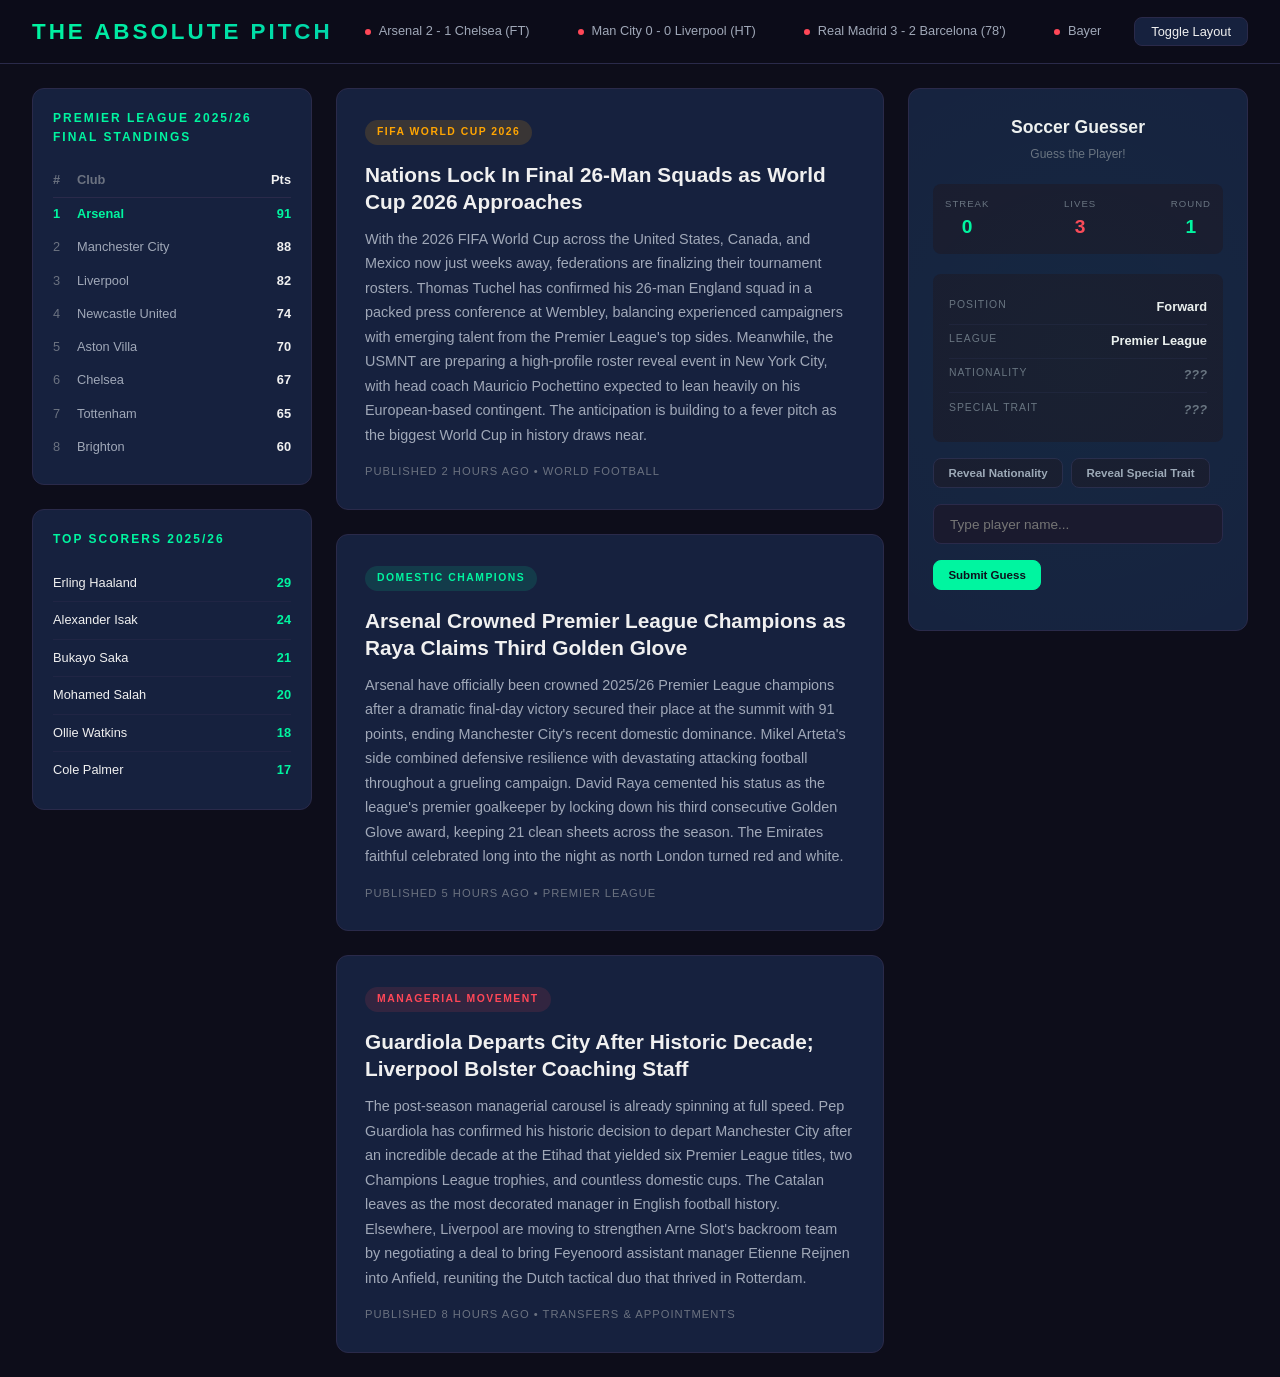
==== the-absolute-pitch.html @ dc755bbb "feat: add The Absolute Pitch editorial sports dashboard with Soccer Guesser game Co-authored-by: kae" ====
<!DOCTYPE html>
<html lang="en">
<head>
<meta charset="UTF-8">
<meta name="viewport" content="width=device-width, initial-scale=1.0">
<title>The Absolute Pitch</title>
<style>
*,*::before,*::after{margin:0;padding:0;box-sizing:border-box}
:root{--bg-primary:#0d0d1a;--bg-secondary:#1a1a2e;--bg-card:#16213e;--bg-hover:#1f3460;--accent:#00f5a0;--accent-dim:#00c07a;--text-primary:#f0f0f0;--text-secondary:#a0a8b8;--text-muted:#6b7280;--border:#2a2a4a;--danger:#ff4757;--success:#00f5a0;--warning:#ffa502;--radius:12px;--radius-sm:8px;--shadow:0 4px 24px rgba(0,0,0,0.4)}
html{scroll-behavior:smooth}
body{font-family:-apple-system,BlinkMacSystemFont,'Segoe UI',Roboto,'Helvetica Neue',sans-serif;background:var(--bg-primary);color:var(--text-primary);line-height:1.6;min-height:100vh;overflow-x:hidden}

/* HEADER */
.header{position:sticky;top:0;z-index:1000;background:rgba(13,13,26,0.95);backdrop-filter:blur(12px);border-bottom:1px solid var(--border);padding:0 2rem;display:flex;align-items:center;justify-content:space-between;height:64px}
.logo{font-size:1.4rem;font-weight:900;letter-spacing:3px;text-transform:uppercase;background:linear-gradient(135deg,var(--accent),#00d4aa);-webkit-background-clip:text;-webkit-text-fill-color:transparent;background-clip:text;white-space:nowrap}
.ticker{flex:1;margin:0 2rem;overflow:hidden;position:relative;height:32px}
.ticker-track{display:flex;align-items:center;height:100%;animation:scroll-ticker 40s linear infinite;white-space:nowrap;gap:3rem}
.ticker-item{display:inline-flex;align-items:center;gap:0.5rem;font-size:0.8rem;color:var(--text-secondary)}
.ticker-item .live-dot{width:6px;height:6px;border-radius:50%;background:var(--danger);animation:pulse-dot 1.5s infinite}
.toggle-btn{background:var(--bg-card);border:1px solid var(--border);color:var(--text-primary);padding:0.4rem 1rem;border-radius:var(--radius-sm);cursor:pointer;font-size:0.8rem;transition:all 0.2s}
.toggle-btn:hover{border-color:var(--accent);color:var(--accent)}

@keyframes scroll-ticker{0%{transform:translateX(0)}100%{transform:translateX(-50%)}}
@keyframes pulse-dot{0%,100%{opacity:1}50%{opacity:0.3}}

/* GRID */
.grid-container{display:grid;grid-template-columns:280px 1fr 340px;gap:1.5rem;padding:1.5rem 2rem;max-width:1600px;margin:0 auto;min-height:calc(100vh - 64px)}
.grid-container.single-col{grid-template-columns:1fr}

/* SIDEBAR LEFT */
.sidebar-left{display:flex;flex-direction:column;gap:1.5rem}
.panel{background:var(--bg-card);border:1px solid var(--border);border-radius:var(--radius);padding:1.25rem;transition:border-color 0.2s}
.panel:hover{border-color:var(--accent)}
.panel-title{font-size:0.75rem;text-transform:uppercase;letter-spacing:2px;color:var(--accent);margin-bottom:1rem;font-weight:700}
.standings-table{width:100%;border-collapse:collapse;font-size:0.8rem}
.standings-table th{text-align:left;color:var(--text-muted);font-weight:600;padding:0.4rem 0;border-bottom:1px solid var(--border)}
.standings-table td{padding:0.4rem 0;color:var(--text-secondary)}
.standings-table tr:first-child td{color:var(--accent);font-weight:700}
.standings-table .pos{width:24px;color:var(--text-muted)}
.standings-table .pts{text-align:right;font-weight:700;color:var(--text-primary)}
.scorers-list{list-style:none;font-size:0.8rem}
.scorers-list li{display:flex;justify-content:space-between;padding:0.5rem 0;border-bottom:1px solid rgba(42,42,74,0.5)}
.scorers-list li:last-child{border-bottom:none}
.scorers-list .goals{color:var(--accent);font-weight:700}

/* MAIN FEED */
.main-feed{display:flex;flex-direction:column;gap:1.5rem}
.news-card{background:var(--bg-card);border:1px solid var(--border);border-radius:var(--radius);padding:1.75rem;transition:all 0.3s}
.news-card:hover{border-color:var(--accent);transform:translateY(-2px);box-shadow:0 8px 32px rgba(0,245,160,0.08)}
.news-card .tag{display:inline-block;font-size:0.65rem;text-transform:uppercase;letter-spacing:1.5px;padding:0.25rem 0.75rem;border-radius:20px;margin-bottom:1rem;font-weight:700}
.tag-worldcup{background:rgba(255,165,2,0.15);color:var(--warning)}
.tag-league{background:rgba(0,245,160,0.12);color:var(--accent)}
.tag-transfers{background:rgba(255,71,87,0.12);color:var(--danger)}
.news-card h2{font-size:1.3rem;font-weight:800;line-height:1.3;margin-bottom:0.75rem;color:var(--text-primary)}
.news-card p{color:var(--text-secondary);font-size:0.9rem;line-height:1.7}
.news-card .meta{margin-top:1rem;font-size:0.7rem;color:var(--text-muted);text-transform:uppercase;letter-spacing:1px}

/* GAME ZONE */
.game-zone{display:flex;flex-direction:column;gap:1rem}
.game-frame{background:var(--bg-card);border:1px solid var(--border);border-radius:var(--radius);padding:1.5rem;position:relative;overflow:hidden}
.game-frame::before{content:'';position:absolute;top:-50%;left:-50%;width:200%;height:200%;background:radial-gradient(circle,rgba(0,245,160,0.03) 0%,transparent 70%);pointer-events:none}
.game-header{text-align:center;margin-bottom:1.25rem}
.game-header h3{font-size:1.1rem;font-weight:800;color:var(--text-primary)}
.game-header p{font-size:0.75rem;color:var(--text-muted);margin-top:0.25rem}
.game-stats{display:flex;justify-content:space-between;margin-bottom:1.25rem;padding:0.75rem;background:var(--bg-secondary);border-radius:var(--radius-sm)}
.stat-box{text-align:center}
.stat-box .label{font-size:0.6rem;text-transform:uppercase;letter-spacing:1px;color:var(--text-muted)}
.stat-box .value{font-size:1.2rem;font-weight:800;color:var(--accent)}
.stat-box .value.lives{color:var(--danger)}
.hint-card{background:var(--bg-secondary);border-radius:var(--radius-sm);padding:1rem;margin-bottom:1rem}
.hint-row{display:flex;justify-content:space-between;padding:0.4rem 0;border-bottom:1px solid rgba(42,42,74,0.4);font-size:0.8rem}
.hint-row:last-child{border-bottom:none}
.hint-row .hint-label{color:var(--text-muted);text-transform:uppercase;font-size:0.65rem;letter-spacing:1px}
.hint-row .hint-value{color:var(--text-primary);font-weight:600}
.hint-row .hint-value.hidden{color:var(--text-muted);font-style:italic}
.btn-row{display:flex;gap:0.5rem;margin-bottom:1rem;flex-wrap:wrap}
.btn{padding:0.5rem 0.9rem;border:1px solid var(--border);border-radius:var(--radius-sm);background:var(--bg-secondary);color:var(--text-secondary);font-size:0.72rem;cursor:pointer;transition:all 0.2s;font-weight:600}
.btn:hover:not(:disabled){border-color:var(--accent);color:var(--accent);background:rgba(0,245,160,0.05)}
.btn:disabled{opacity:0.4;cursor:not-allowed}
.btn-primary{background:var(--accent);color:var(--bg-primary);border-color:var(--accent);font-weight:700}
.btn-primary:hover{background:var(--accent-dim)}
.input-group{position:relative;margin-bottom:1rem}
.input-group input{width:100%;padding:0.7rem 1rem;background:var(--bg-secondary);border:1px solid var(--border);border-radius:var(--radius-sm);color:var(--text-primary);font-size:0.85rem;outline:none;transition:border-color 0.2s}
.input-group input:focus{border-color:var(--accent)}
.autocomplete-list{position:absolute;top:100%;left:0;right:0;background:var(--bg-card);border:1px solid var(--border);border-radius:var(--radius-sm);max-height:150px;overflow-y:auto;z-index:100;display:none}
.autocomplete-list.show{display:block}
.autocomplete-item{padding:0.5rem 1rem;font-size:0.8rem;cursor:pointer;color:var(--text-secondary);transition:background 0.15s}
.autocomplete-item:hover,.autocomplete-item.active{background:var(--bg-hover);color:var(--accent)}
.game-message{text-align:center;padding:1rem;border-radius:var(--radius-sm);font-weight:700;font-size:0.85rem;display:none}
.game-message.success{display:block;background:rgba(0,245,160,0.1);color:var(--success);border:1px solid rgba(0,245,160,0.3);animation:glow-success 0.6s ease}
.game-message.failure{display:block;background:rgba(255,71,87,0.1);color:var(--danger);border:1px solid rgba(255,71,87,0.3)}

@keyframes glow-success{0%{box-shadow:0 0 0 rgba(0,245,160,0)}50%{box-shadow:0 0 30px rgba(0,245,160,0.3)}100%{box-shadow:0 0 0 rgba(0,245,160,0)}}
@keyframes shake{0%,100%{transform:translateX(0)}20%,60%{transform:translateX(-6px)}40%,80%{transform:translateX(6px)}}
.shake{animation:shake 0.4s ease}

/* MOBILE */
@media(max-width:1024px){
.grid-container{grid-template-columns:1fr;padding:1rem}
.sidebar-left{order:2}
.main-feed{order:1}
.game-zone{order:0}
.ticker{display:none}
.header{padding:0 1rem}
.logo{font-size:1.1rem}
}
</style>
</head>
<body>
<header class="header">
<div class="logo">THE ABSOLUTE PITCH</div>
<div class="ticker">
<div class="ticker-track" id="tickerTrack">
<span class="ticker-item"><span class="live-dot"></span>Arsenal 2 - 1 Chelsea (FT)</span>
<span class="ticker-item"><span class="live-dot"></span>Man City 0 - 0 Liverpool (HT)</span>
<span class="ticker-item"><span class="live-dot"></span>Real Madrid 3 - 2 Barcelona (78')</span>
<span class="ticker-item"><span class="live-dot"></span>Bayern Munich 1 - 0 Dortmund (65')</span>
<span class="ticker-item"><span class="live-dot"></span>PSG 2 - 2 Marseille (FT)</span>
<span class="ticker-item"><span class="live-dot"></span>Juventus 1 - 0 AC Milan (42')</span>
<span class="ticker-item"><span class="live-dot"></span>Arsenal 2 - 1 Chelsea (FT)</span>
<span class="ticker-item"><span class="live-dot"></span>Man City 0 - 0 Liverpool (HT)</span>
<span class="ticker-item"><span class="live-dot"></span>Real Madrid 3 - 2 Barcelona (78')</span>
<span class="ticker-item"><span class="live-dot"></span>Bayern Munich 1 - 0 Dortmund (65')</span>
<span class="ticker-item"><span class="live-dot"></span>PSG 2 - 2 Marseille (FT)</span>
<span class="ticker-item"><span class="live-dot"></span>Juventus 1 - 0 AC Milan (42')</span>
</div>
</div>
<button class="toggle-btn" id="layoutToggle">Toggle Layout</button>
</header>

<main class="grid-container" id="gridContainer">
<!-- LEFT SIDEBAR -->
<aside class="sidebar-left">
<div class="panel">
<div class="panel-title">Premier League 2025/26 Final Standings</div>
<table class="standings-table">
<thead><tr><th class="pos">#</th><th>Club</th><th class="pts">Pts</th></tr></thead>
<tbody>
<tr><td class="pos">1</td><td>Arsenal</td><td class="pts">91</td></tr>
<tr><td class="pos">2</td><td>Manchester City</td><td class="pts">88</td></tr>
<tr><td class="pos">3</td><td>Liverpool</td><td class="pts">82</td></tr>
<tr><td class="pos">4</td><td>Newcastle United</td><td class="pts">74</td></tr>
<tr><td class="pos">5</td><td>Aston Villa</td><td class="pts">70</td></tr>
<tr><td class="pos">6</td><td>Chelsea</td><td class="pts">67</td></tr>
<tr><td class="pos">7</td><td>Tottenham</td><td class="pts">65</td></tr>
<tr><td class="pos">8</td><td>Brighton</td><td class="pts">60</td></tr>
</tbody>
</table>
</div>
<div class="panel">
<div class="panel-title">Top Scorers 2025/26</div>
<ul class="scorers-list">
<li><span>Erling Haaland</span><span class="goals">29</span></li>
<li><span>Alexander Isak</span><span class="goals">24</span></li>
<li><span>Bukayo Saka</span><span class="goals">21</span></li>
<li><span>Mohamed Salah</span><span class="goals">20</span></li>
<li><span>Ollie Watkins</span><span class="goals">18</span></li>
<li><span>Cole Palmer</span><span class="goals">17</span></li>
</ul>
</div>
</aside>

<!-- MAIN FEED -->
<section class="main-feed">
<article class="news-card">
<span class="tag tag-worldcup">FIFA World Cup 2026</span>
<h2>Nations Lock In Final 26-Man Squads as World Cup 2026 Approaches</h2>
<p>With the 2026 FIFA World Cup across the United States, Canada, and Mexico now just weeks away, federations are finalizing their tournament rosters. Thomas Tuchel has confirmed his 26-man England squad in a packed press conference at Wembley, balancing experienced campaigners with emerging talent from the Premier League's top sides. Meanwhile, the USMNT are preparing a high-profile roster reveal event in New York City, with head coach Mauricio Pochettino expected to lean heavily on his European-based contingent. The anticipation is building to a fever pitch as the biggest World Cup in history draws near.</p>
<div class="meta">Published 2 hours ago &bull; World Football</div>
</article>
<article class="news-card">
<span class="tag tag-league">Domestic Champions</span>
<h2>Arsenal Crowned Premier League Champions as Raya Claims Third Golden Glove</h2>
<p>Arsenal have officially been crowned 2025/26 Premier League champions after a dramatic final-day victory secured their place at the summit with 91 points, ending Manchester City's recent domestic dominance. Mikel Arteta's side combined defensive resilience with devastating attacking football throughout a grueling campaign. David Raya cemented his status as the league's premier goalkeeper by locking down his third consecutive Golden Glove award, keeping 21 clean sheets across the season. The Emirates faithful celebrated long into the night as north London turned red and white.</p>
<div class="meta">Published 5 hours ago &bull; Premier League</div>
</article>
<article class="news-card">
<span class="tag tag-transfers">Managerial Movement</span>
<h2>Guardiola Departs City After Historic Decade; Liverpool Bolster Coaching Staff</h2>
<p>The post-season managerial carousel is already spinning at full speed. Pep Guardiola has confirmed his historic decision to depart Manchester City after an incredible decade at the Etihad that yielded six Premier League titles, two Champions League trophies, and countless domestic cups. The Catalan leaves as the most decorated manager in English football history. Elsewhere, Liverpool are moving to strengthen Arne Slot's backroom team by negotiating a deal to bring Feyenoord assistant manager Etienne Reijnen into Anfield, reuniting the Dutch tactical duo that thrived in Rotterdam.</p>
<div class="meta">Published 8 hours ago &bull; Transfers &amp; Appointments</div>
</article>
</section>

<!-- RIGHT: GAME ZONE -->
<aside class="game-zone">
<div class="game-frame">
<div class="game-header">
<h3>Soccer Guesser</h3>
<p>Guess the Player!</p>
</div>
<div class="game-stats">
<div class="stat-box"><div class="label">Streak</div><div class="value" id="streakCount">0</div></div>
<div class="stat-box"><div class="label">Lives</div><div class="value lives" id="livesCount">3</div></div>
<div class="stat-box"><div class="label">Round</div><div class="value" id="roundCount">1</div></div>
</div>
<div class="hint-card" id="hintCard">
<div class="hint-row"><span class="hint-label">Position</span><span class="hint-value" id="hintPosition">-</span></div>
<div class="hint-row"><span class="hint-label">League</span><span class="hint-value" id="hintLeague">-</span></div>
<div class="hint-row"><span class="hint-label">Nationality</span><span class="hint-value hidden" id="hintNationality">???</span></div>
<div class="hint-row"><span class="hint-label">Special Trait</span><span class="hint-value hidden" id="hintTrait">???</span></div>
</div>
<div class="btn-row">
<button class="btn" id="btnNationality">Reveal Nationality</button>
<button class="btn" id="btnTrait">Reveal Special Trait</button>
</div>
<div class="input-group">
<input type="text" id="guessInput" placeholder="Type player name..." autocomplete="off">
<div class="autocomplete-list" id="autocompleteList"></div>
</div>
<div class="btn-row">
<button class="btn btn-primary" id="btnSubmit">Submit Guess</button>
<button class="btn" id="btnNext" style="display:none">Next Player</button>
</div>
<div class="game-message" id="gameMessage"></div>
</div>
</aside>
</main>

<script>
// PLAYER DATABASE
const players = [
  { name: "Erling Haaland", position: "Forward", league: "Premier League", club: "Manchester City", nationality: "Norway", trait: "Scored back-to-back golden boots, hyper-physical striker." },
  { name: "Kylian Mbappe", position: "Forward", league: "La Liga", club: "Real Madrid", nationality: "France", trait: "Fastest player in world football, record-breaking Paris departure." },
  { name: "Jude Bellingham", position: "Midfielder", league: "La Liga", club: "Real Madrid", nationality: "England", trait: "Youngest English player to score in a Champions League final." },
  { name: "Mohamed Salah", position: "Forward", league: "Premier League", club: "Liverpool", nationality: "Egypt", trait: "All-time Premier League top scorer for Liverpool, lethal left foot." },
  { name: "Harry Kane", position: "Forward", league: "Bundesliga", club: "Bayern Munich", nationality: "England", trait: "England all-time top scorer, moved abroad after 19 years in London." },
  { name: "Kevin De Bruyne", position: "Midfielder", league: "Premier League", club: "Manchester City", nationality: "Belgium", trait: "Premier League assist king, generational creative playmaker." }
];

// GAME STATE
let currentPlayer = null;
let streak = 0;
let lives = 3;
let round = 1;
let nationalityRevealed = false;
let traitRevealed = false;
let gameOver = false;

// DOM REFERENCES
const streakEl = document.getElementById('streakCount');
const livesEl = document.getElementById('livesCount');
const roundEl = document.getElementById('roundCount');
const hintPosition = document.getElementById('hintPosition');
const hintLeague = document.getElementById('hintLeague');
const hintNationality = document.getElementById('hintNationality');
const hintTrait = document.getElementById('hintTrait');
const btnNationality = document.getElementById('btnNationality');
const btnTrait = document.getElementById('btnTrait');
const guessInput = document.getElementById('guessInput');
const autocompleteList = document.getElementById('autocompleteList');
const btnSubmit = document.getElementById('btnSubmit');
const btnNext = document.getElementById('btnNext');
const gameMessage = document.getElementById('gameMessage');
const layoutToggle = document.getElementById('layoutToggle');
const gridContainer = document.getElementById('gridContainer');

function pickRandomPlayer() {
  const idx = Math.floor(Math.random() * players.length);
  return players[idx];
}

function startRound() {
  currentPlayer = pickRandomPlayer();
  nationalityRevealed = false;
  traitRevealed = false;
  gameOver = false;
  hintPosition.textContent = currentPlayer.position;
  hintLeague.textContent = currentPlayer.league;
  hintNationality.textContent = '???';
  hintNationality.classList.add('hidden');
  hintTrait.textContent = '???';
  hintTrait.classList.add('hidden');
  btnNationality.disabled = false;
  btnTrait.disabled = false;
  guessInput.value = '';
  guessInput.disabled = false;
  btnSubmit.style.display = 'inline-block';
  btnNext.style.display = 'none';
  gameMessage.className = 'game-message';
  gameMessage.textContent = '';
  roundEl.textContent = round;
  autocompleteList.classList.remove('show');
}

btnNationality.addEventListener('click', () => {
  if (!nationalityRevealed && !gameOver) {
    hintNationality.textContent = currentPlayer.nationality;
    hintNationality.classList.remove('hidden');
    nationalityRevealed = true;
    btnNationality.disabled = true;
  }
});

btnTrait.addEventListener('click', () => {
  if (!traitRevealed && !gameOver) {
    hintTrait.textContent = currentPlayer.trait;
    hintTrait.classList.remove('hidden');
    traitRevealed = true;
    btnTrait.disabled = true;
  }
});

// AUTOCOMPLETE
guessInput.addEventListener('input', () => {
  const val = guessInput.value.trim().toLowerCase();
  autocompleteList.innerHTML = '';
  if (val.length < 2) { autocompleteList.classList.remove('show'); return; }
  const matches = players.filter(p => p.name.toLowerCase().includes(val));
  if (matches.length === 0) { autocompleteList.classList.remove('show'); return; }
  matches.forEach(p => {
    const div = document.createElement('div');
    div.className = 'autocomplete-item';
    div.textContent = p.name;
    div.addEventListener('click', () => {
      guessInput.value = p.name;
      autocompleteList.classList.remove('show');
    });
    autocompleteList.appendChild(div);
  });
  autocompleteList.classList.add('show');
});

guessInput.addEventListener('keydown', (e) => {
  if (e.key === 'Enter') { btnSubmit.click(); }
});

document.addEventListener('click', (e) => {
  if (!e.target.closest('.input-group')) autocompleteList.classList.remove('show');
});

// SUBMIT GUESS
btnSubmit.addEventListener('click', () => {
  if (gameOver) return;
  const guess = guessInput.value.trim().toLowerCase();
  if (!guess) return;
  const correct = currentPlayer.name.toLowerCase();
  if (guess === correct) {
    // CORRECT
    gameOver = true;
    streak++;
    streakEl.textContent = streak;
    gameMessage.textContent = 'Correct! ' + currentPlayer.name + '!';
    gameMessage.className = 'game-message success';
    guessInput.disabled = true;
    btnSubmit.style.display = 'none';
    btnNext.style.display = 'inline-block';
  } else {
    // INCORRECT
    lives--;
    livesEl.textContent = lives;
    guessInput.value = '';
    guessInput.classList.add('shake');
    setTimeout(() => guessInput.classList.remove('shake'), 400);
    if (lives <= 0) {
      gameOver = true;
      streak = 0;
      streakEl.textContent = streak;
      gameMessage.textContent = 'Game Over! It was ' + currentPlayer.name + '.';
      gameMessage.className = 'game-message failure';
      guessInput.disabled = true;
      btnSubmit.style.display = 'none';
      btnNext.style.display = 'inline-block';
    }
  }
});

// NEXT ROUND
btnNext.addEventListener('click', () => {
  if (lives <= 0) { lives = 3; livesEl.textContent = lives; }
  round++;
  startRound();
});

// LAYOUT TOGGLE
layoutToggle.addEventListener('click', () => {
  gridContainer.classList.toggle('single-col');
});

// INIT
startRound();
</script>
</body>
</html>
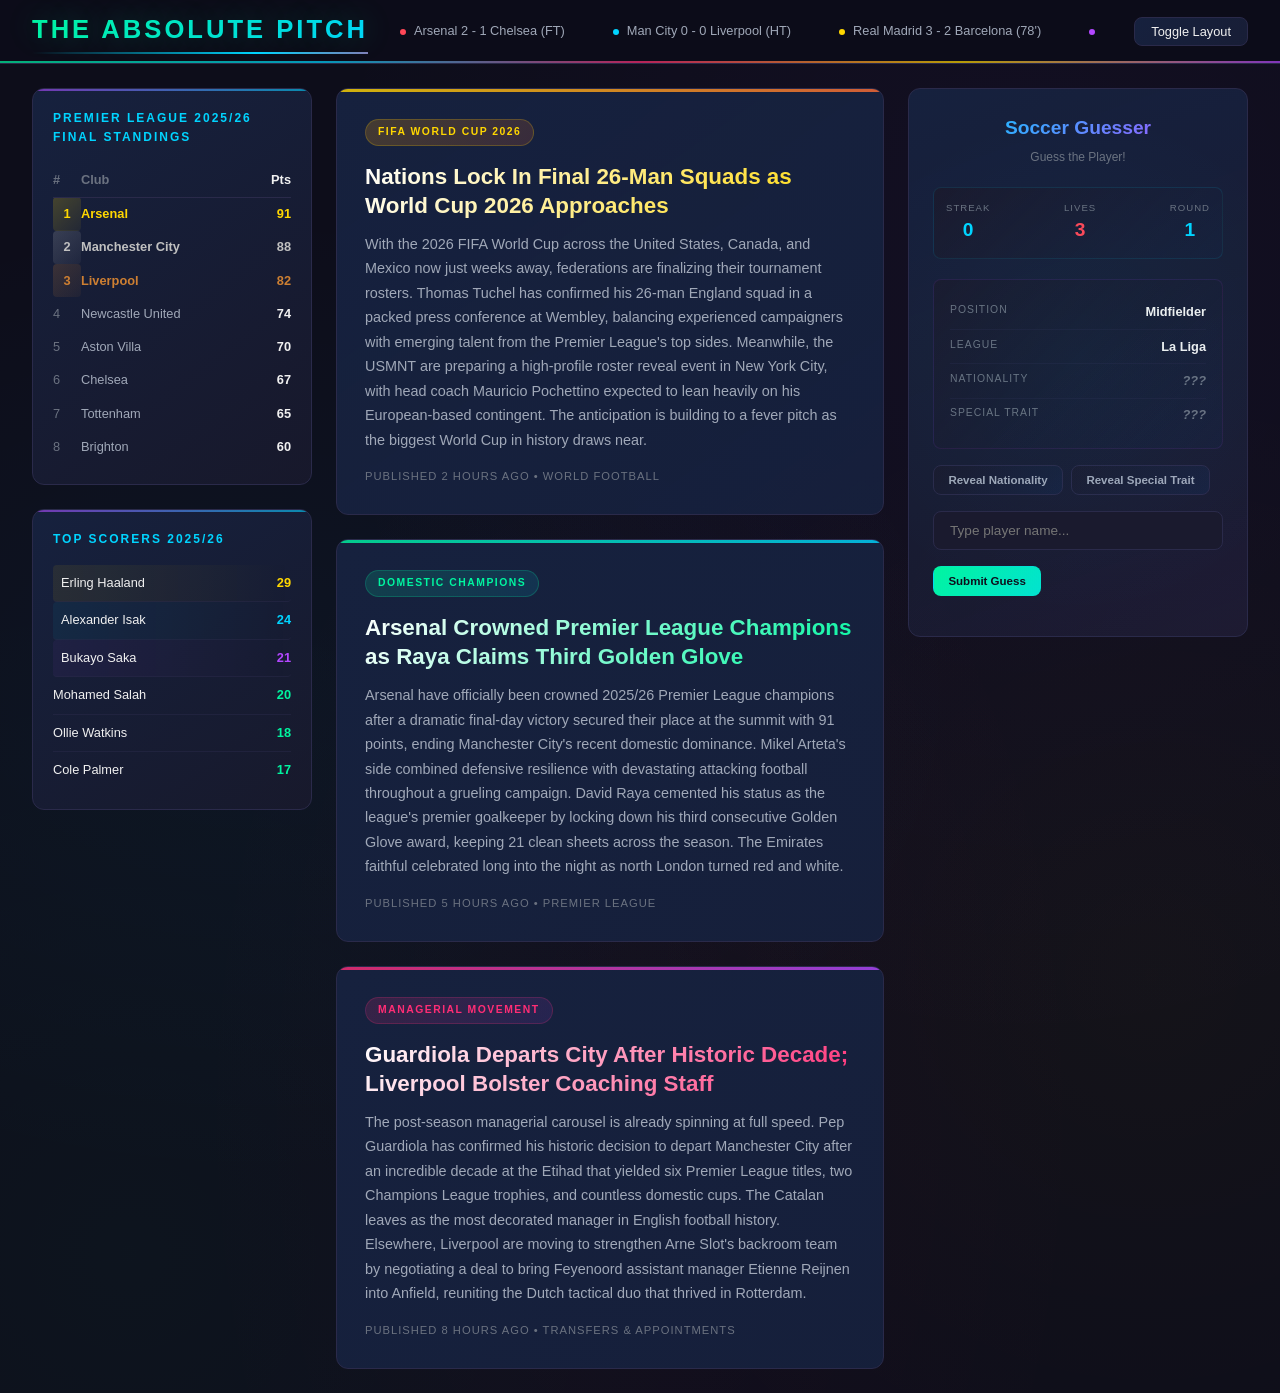
==== commit b92ef303: "feat: vibrant color overhaul with multi-color accents, gradients, and animations" ====
--- a/the-absolute-pitch.html
+++ b/the-absolute-pitch.html
@@ -6,19 +6,30 @@
 <title>The Absolute Pitch</title>
 <style>
 *,*::before,*::after{margin:0;padding:0;box-sizing:border-box}
-:root{--bg-primary:#0d0d1a;--bg-secondary:#1a1a2e;--bg-card:#16213e;--bg-hover:#1f3460;--accent:#00f5a0;--accent-dim:#00c07a;--text-primary:#f0f0f0;--text-secondary:#a0a8b8;--text-muted:#6b7280;--border:#2a2a4a;--danger:#ff4757;--success:#00f5a0;--warning:#ffa502;--radius:12px;--radius-sm:8px;--shadow:0 4px 24px rgba(0,0,0,0.4)}
+:root{--bg-primary:#0d0d1a;--bg-secondary:#1a1a2e;--bg-card:#16213e;--bg-hover:#1f3460;--accent-green:#00f5a0;--accent-blue:#00d4ff;--accent-pink:#ff2d75;--accent-gold:#ffd700;--accent-purple:#b347ff;--accent-orange:#ff6b35;--accent-dim:#00c07a;--text-primary:#f0f0f0;--text-secondary:#a0a8b8;--text-muted:#6b7280;--border:#2a2a4a;--danger:#ff4757;--success:#00f5a0;--warning:#ffa502;--radius:12px;--radius-sm:8px;--shadow:0 4px 24px rgba(0,0,0,0.4)}
 html{scroll-behavior:smooth}
-body{font-family:-apple-system,BlinkMacSystemFont,'Segoe UI',Roboto,'Helvetica Neue',sans-serif;background:var(--bg-primary);color:var(--text-primary);line-height:1.6;min-height:100vh;overflow-x:hidden}
+body{font-family:-apple-system,BlinkMacSystemFont,"Segoe UI",Roboto,"Helvetica Neue",sans-serif;background:var(--bg-primary);color:var(--text-primary);line-height:1.6;min-height:100vh;overflow-x:hidden;background-image:radial-gradient(ellipse at 20% 50%,rgba(0,212,255,0.04) 0%,transparent 50%),radial-gradient(ellipse at 80% 20%,rgba(179,71,255,0.04) 0%,transparent 50%),radial-gradient(ellipse at 50% 80%,rgba(255,45,117,0.03) 0%,transparent 50%),radial-gradient(circle at 10% 90%,rgba(0,245,160,0.03) 0%,transparent 40%),radial-gradient(circle at 90% 70%,rgba(255,215,0,0.03) 0%,transparent 40%)}
 
 /* HEADER */
 .header{position:sticky;top:0;z-index:1000;background:rgba(13,13,26,0.95);backdrop-filter:blur(12px);border-bottom:1px solid var(--border);padding:0 2rem;display:flex;align-items:center;justify-content:space-between;height:64px}
-.logo{font-size:1.4rem;font-weight:900;letter-spacing:3px;text-transform:uppercase;background:linear-gradient(135deg,var(--accent),#00d4aa);-webkit-background-clip:text;-webkit-text-fill-color:transparent;background-clip:text;white-space:nowrap}
+.header::after{content:"";position:absolute;bottom:0;left:0;right:0;height:2px;background:linear-gradient(90deg,var(--accent-green),var(--accent-blue),var(--accent-pink),var(--accent-gold),var(--accent-purple));opacity:0.7}
+.logo{font-size:1.6rem;font-weight:900;letter-spacing:3px;text-transform:uppercase;background:linear-gradient(135deg,var(--accent-green),var(--accent-blue),var(--accent-pink),var(--accent-gold));background-size:300% 300%;-webkit-background-clip:text;-webkit-text-fill-color:transparent;background-clip:text;white-space:nowrap;animation:logo-gradient 4s ease infinite;text-shadow:0 0 30px rgba(0,245,160,0.3)}
+@keyframes logo-gradient{0%{background-position:0% 50%}50%{background-position:100% 50%}100%{background-position:0% 50%}}
+@keyframes shimmer{0%{background-position:-200% center}100%{background-position:200% center}}
+.logo::after{content:"";display:block;height:2px;margin-top:2px;background:linear-gradient(90deg,transparent,var(--accent-blue),var(--accent-pink),transparent);background-size:200% 100%;animation:shimmer 3s linear infinite}
 .ticker{flex:1;margin:0 2rem;overflow:hidden;position:relative;height:32px}
 .ticker-track{display:flex;align-items:center;height:100%;animation:scroll-ticker 40s linear infinite;white-space:nowrap;gap:3rem}
 .ticker-item{display:inline-flex;align-items:center;gap:0.5rem;font-size:0.8rem;color:var(--text-secondary)}
-.ticker-item .live-dot{width:6px;height:6px;border-radius:50%;background:var(--danger);animation:pulse-dot 1.5s infinite}
-.toggle-btn{background:var(--bg-card);border:1px solid var(--border);color:var(--text-primary);padding:0.4rem 1rem;border-radius:var(--radius-sm);cursor:pointer;font-size:0.8rem;transition:all 0.2s}
-.toggle-btn:hover{border-color:var(--accent);color:var(--accent)}
+.ticker-item:nth-child(6n+1) .live-dot{background:var(--danger)}
+.ticker-item:nth-child(6n+2) .live-dot{background:var(--accent-blue)}
+.ticker-item:nth-child(6n+3) .live-dot{background:var(--accent-gold)}
+.ticker-item:nth-child(6n+4) .live-dot{background:var(--accent-purple)}
+.ticker-item:nth-child(6n+5) .live-dot{background:var(--accent-orange)}
+.ticker-item:nth-child(6n+6) .live-dot{background:var(--accent-pink)}
+.ticker-item .live-dot{width:6px;height:6px;border-radius:50%;animation:pulse-dot 1.5s infinite}
+.toggle-btn{background:linear-gradient(135deg,var(--bg-card),var(--bg-secondary));border:1px solid var(--border);color:var(--text-primary);padding:0.4rem 1rem;border-radius:var(--radius-sm);cursor:pointer;font-size:0.8rem;transition:all 0.3s;background-size:200% 200%;animation:btn-gradient 3s ease infinite}
+.toggle-btn:hover{border-color:var(--accent-blue);color:var(--accent-blue);box-shadow:0 0 15px rgba(0,212,255,0.2)}
+@keyframes btn-gradient{0%{background-position:0% 50%}50%{background-position:100% 50%}100%{background-position:0% 50%}}
 
 @keyframes scroll-ticker{0%{transform:translateX(0)}100%{transform:translateX(-50%)}}
 @keyframes pulse-dot{0%,100%{opacity:1}50%{opacity:0.3}}
@@ -29,68 +40,91 @@
 
 /* SIDEBAR LEFT */
 .sidebar-left{display:flex;flex-direction:column;gap:1.5rem}
-.panel{background:var(--bg-card);border:1px solid var(--border);border-radius:var(--radius);padding:1.25rem;transition:border-color 0.2s}
-.panel:hover{border-color:var(--accent)}
-.panel-title{font-size:0.75rem;text-transform:uppercase;letter-spacing:2px;color:var(--accent);margin-bottom:1rem;font-weight:700}
+.panel{background:linear-gradient(145deg,var(--bg-card),rgba(26,26,46,0.8));border:1px solid var(--border);border-radius:var(--radius);padding:1.25rem;transition:all 0.3s;position:relative;overflow:hidden}
+.panel::before{content:"";position:absolute;top:0;left:0;right:0;height:2px;background:linear-gradient(90deg,var(--accent-purple),var(--accent-blue));opacity:0.6}
+.panel:hover{border-color:var(--accent-purple);box-shadow:0 4px 20px rgba(179,71,255,0.1)}
+.panel-title{font-size:0.75rem;text-transform:uppercase;letter-spacing:2px;color:var(--accent-blue);margin-bottom:1rem;font-weight:700}
 .standings-table{width:100%;border-collapse:collapse;font-size:0.8rem}
 .standings-table th{text-align:left;color:var(--text-muted);font-weight:600;padding:0.4rem 0;border-bottom:1px solid var(--border)}
 .standings-table td{padding:0.4rem 0;color:var(--text-secondary)}
-.standings-table tr:first-child td{color:var(--accent);font-weight:700}
-.standings-table .pos{width:24px;color:var(--text-muted)}
+.standings-table tr:nth-child(1) td{color:var(--accent-gold);font-weight:700}
+.standings-table tr:nth-child(1) td.pos{background:linear-gradient(135deg,rgba(255,215,0,0.2),rgba(255,215,0,0.05));border-radius:4px;text-align:center}
+.standings-table tr:nth-child(2) td{color:#c0c0c0;font-weight:700}
+.standings-table tr:nth-child(2) td.pos{background:linear-gradient(135deg,rgba(192,192,192,0.2),rgba(192,192,192,0.05));border-radius:4px;text-align:center}
+.standings-table tr:nth-child(3) td{color:#cd7f32;font-weight:600}
+.standings-table tr:nth-child(3) td.pos{background:linear-gradient(135deg,rgba(205,127,50,0.2),rgba(205,127,50,0.05));border-radius:4px;text-align:center}
+.standings-table .pos{width:28px;color:var(--text-muted)}
 .standings-table .pts{text-align:right;font-weight:700;color:var(--text-primary)}
 .scorers-list{list-style:none;font-size:0.8rem}
-.scorers-list li{display:flex;justify-content:space-between;padding:0.5rem 0;border-bottom:1px solid rgba(42,42,74,0.5)}
+.scorers-list li{display:flex;justify-content:space-between;padding:0.5rem 0;border-bottom:1px solid rgba(42,42,74,0.5);position:relative}
 .scorers-list li:last-child{border-bottom:none}
-.scorers-list .goals{color:var(--accent);font-weight:700}
+.scorers-list li:nth-child(1){background:linear-gradient(90deg,rgba(255,215,0,0.08),transparent);padding-left:0.5rem;border-radius:4px}
+.scorers-list li:nth-child(1) .goals{color:var(--accent-gold)}
+.scorers-list li:nth-child(2){background:linear-gradient(90deg,rgba(0,212,255,0.06),transparent);padding-left:0.5rem;border-radius:4px}
+.scorers-list li:nth-child(2) .goals{color:var(--accent-blue)}
+.scorers-list li:nth-child(3){background:linear-gradient(90deg,rgba(179,71,255,0.06),transparent);padding-left:0.5rem;border-radius:4px}
+.scorers-list li:nth-child(3) .goals{color:var(--accent-purple)}
+.scorers-list .goals{color:var(--accent-green);font-weight:700}
 
 /* MAIN FEED */
 .main-feed{display:flex;flex-direction:column;gap:1.5rem}
-.news-card{background:var(--bg-card);border:1px solid var(--border);border-radius:var(--radius);padding:1.75rem;transition:all 0.3s}
-.news-card:hover{border-color:var(--accent);transform:translateY(-2px);box-shadow:0 8px 32px rgba(0,245,160,0.08)}
+.news-card{background:linear-gradient(145deg,var(--bg-card),rgba(22,33,62,0.9));border:1px solid var(--border);border-radius:var(--radius);padding:1.75rem;transition:all 0.3s;position:relative;overflow:hidden}
+.news-card::before{content:"";position:absolute;top:0;left:0;right:0;height:3px;border-radius:var(--radius) var(--radius) 0 0;opacity:0.8}
+.news-card:nth-child(1)::before{background:linear-gradient(90deg,var(--accent-gold),var(--accent-orange))}
+.news-card:nth-child(2)::before{background:linear-gradient(90deg,var(--accent-green),var(--accent-blue))}
+.news-card:nth-child(3)::before{background:linear-gradient(90deg,var(--accent-pink),var(--accent-purple))}
+.news-card:nth-child(1):hover{border-color:var(--accent-gold);transform:translateY(-3px);box-shadow:0 8px 32px rgba(255,215,0,0.12),0 0 60px rgba(255,107,53,0.05)}
+.news-card:nth-child(2):hover{border-color:var(--accent-green);transform:translateY(-3px);box-shadow:0 8px 32px rgba(0,245,160,0.12),0 0 60px rgba(0,212,255,0.05)}
+.news-card:nth-child(3):hover{border-color:var(--accent-pink);transform:translateY(-3px);box-shadow:0 8px 32px rgba(255,45,117,0.12),0 0 60px rgba(179,71,255,0.05)}
 .news-card .tag{display:inline-block;font-size:0.65rem;text-transform:uppercase;letter-spacing:1.5px;padding:0.25rem 0.75rem;border-radius:20px;margin-bottom:1rem;font-weight:700}
-.tag-worldcup{background:rgba(255,165,2,0.15);color:var(--warning)}
-.tag-league{background:rgba(0,245,160,0.12);color:var(--accent)}
-.tag-transfers{background:rgba(255,71,87,0.12);color:var(--danger)}
-.news-card h2{font-size:1.3rem;font-weight:800;line-height:1.3;margin-bottom:0.75rem;color:var(--text-primary)}
+.tag-worldcup{background:linear-gradient(135deg,rgba(255,165,2,0.2),rgba(255,107,53,0.15));color:var(--accent-gold);border:1px solid rgba(255,215,0,0.2)}
+.tag-league{background:linear-gradient(135deg,rgba(0,245,160,0.15),rgba(0,212,255,0.1));color:var(--accent-green);border:1px solid rgba(0,245,160,0.2)}
+.tag-transfers{background:linear-gradient(135deg,rgba(255,45,117,0.15),rgba(179,71,255,0.1));color:var(--accent-pink);border:1px solid rgba(255,45,117,0.2)}
+.news-card h2{font-size:1.4rem;font-weight:800;line-height:1.3;margin-bottom:0.75rem;background:linear-gradient(135deg,var(--text-primary),var(--text-secondary));-webkit-background-clip:text;-webkit-text-fill-color:transparent;background-clip:text}
+.news-card:nth-child(1) h2{background:linear-gradient(135deg,#ffffff,var(--accent-gold));-webkit-background-clip:text;background-clip:text}
+.news-card:nth-child(2) h2{background:linear-gradient(135deg,#ffffff,var(--accent-green));-webkit-background-clip:text;background-clip:text}
+.news-card:nth-child(3) h2{background:linear-gradient(135deg,#ffffff,var(--accent-pink));-webkit-background-clip:text;background-clip:text}
 .news-card p{color:var(--text-secondary);font-size:0.9rem;line-height:1.7}
 .news-card .meta{margin-top:1rem;font-size:0.7rem;color:var(--text-muted);text-transform:uppercase;letter-spacing:1px}
 
 /* GAME ZONE */
 .game-zone{display:flex;flex-direction:column;gap:1rem}
-.game-frame{background:var(--bg-card);border:1px solid var(--border);border-radius:var(--radius);padding:1.5rem;position:relative;overflow:hidden}
-.game-frame::before{content:'';position:absolute;top:-50%;left:-50%;width:200%;height:200%;background:radial-gradient(circle,rgba(0,245,160,0.03) 0%,transparent 70%);pointer-events:none}
+.game-frame{background:linear-gradient(160deg,var(--bg-card),rgba(26,26,46,0.9));border:1px solid var(--border);border-radius:var(--radius);padding:1.5rem;position:relative;overflow:hidden;animation:game-border-pulse 3s ease-in-out infinite}
+@keyframes game-border-pulse{0%,100%{border-color:var(--border);box-shadow:0 0 0 rgba(0,212,255,0)}50%{border-color:rgba(0,212,255,0.4);box-shadow:0 0 20px rgba(0,212,255,0.08)}}
+.game-frame::before{content:"";position:absolute;top:-50%;left:-50%;width:200%;height:200%;background:radial-gradient(circle,rgba(0,212,255,0.04) 0%,transparent 40%),radial-gradient(circle at 80% 80%,rgba(179,71,255,0.03) 0%,transparent 40%);pointer-events:none}
 .game-header{text-align:center;margin-bottom:1.25rem}
-.game-header h3{font-size:1.1rem;font-weight:800;color:var(--text-primary)}
+.game-header h3{font-size:1.2rem;font-weight:800;background:linear-gradient(135deg,var(--accent-blue),var(--accent-purple));-webkit-background-clip:text;-webkit-text-fill-color:transparent;background-clip:text}
 .game-header p{font-size:0.75rem;color:var(--text-muted);margin-top:0.25rem}
-.game-stats{display:flex;justify-content:space-between;margin-bottom:1.25rem;padding:0.75rem;background:var(--bg-secondary);border-radius:var(--radius-sm)}
+.game-stats{display:flex;justify-content:space-between;margin-bottom:1.25rem;padding:0.75rem;background:linear-gradient(135deg,var(--bg-secondary),rgba(22,33,62,0.6));border-radius:var(--radius-sm);border:1px solid rgba(0,212,255,0.1)}
 .stat-box{text-align:center}
 .stat-box .label{font-size:0.6rem;text-transform:uppercase;letter-spacing:1px;color:var(--text-muted)}
-.stat-box .value{font-size:1.2rem;font-weight:800;color:var(--accent)}
+.stat-box .value{font-size:1.2rem;font-weight:800;color:var(--accent-blue)}
 .stat-box .value.lives{color:var(--danger)}
-.hint-card{background:var(--bg-secondary);border-radius:var(--radius-sm);padding:1rem;margin-bottom:1rem}
+.hint-card{background:linear-gradient(135deg,var(--bg-secondary),rgba(22,33,62,0.5));border-radius:var(--radius-sm);padding:1rem;margin-bottom:1rem;border:1px solid rgba(179,71,255,0.1)}
 .hint-row{display:flex;justify-content:space-between;padding:0.4rem 0;border-bottom:1px solid rgba(42,42,74,0.4);font-size:0.8rem}
 .hint-row:last-child{border-bottom:none}
 .hint-row .hint-label{color:var(--text-muted);text-transform:uppercase;font-size:0.65rem;letter-spacing:1px}
 .hint-row .hint-value{color:var(--text-primary);font-weight:600}
 .hint-row .hint-value.hidden{color:var(--text-muted);font-style:italic}
 .btn-row{display:flex;gap:0.5rem;margin-bottom:1rem;flex-wrap:wrap}
-.btn{padding:0.5rem 0.9rem;border:1px solid var(--border);border-radius:var(--radius-sm);background:var(--bg-secondary);color:var(--text-secondary);font-size:0.72rem;cursor:pointer;transition:all 0.2s;font-weight:600}
-.btn:hover:not(:disabled){border-color:var(--accent);color:var(--accent);background:rgba(0,245,160,0.05)}
+.btn{padding:0.5rem 0.9rem;border:1px solid var(--border);border-radius:var(--radius-sm);background:linear-gradient(135deg,var(--bg-secondary),var(--bg-card));color:var(--text-secondary);font-size:0.72rem;cursor:pointer;transition:all 0.3s;font-weight:600}
+.btn:hover:not(:disabled){border-color:var(--accent-purple);color:var(--accent-purple);background:linear-gradient(135deg,rgba(179,71,255,0.08),rgba(0,212,255,0.05));box-shadow:0 0 12px rgba(179,71,255,0.15)}
 .btn:disabled{opacity:0.4;cursor:not-allowed}
-.btn-primary{background:var(--accent);color:var(--bg-primary);border-color:var(--accent);font-weight:700}
-.btn-primary:hover{background:var(--accent-dim)}
+.btn-primary{background:linear-gradient(135deg,var(--accent-green),var(--accent-blue));color:var(--bg-primary);border-color:transparent;font-weight:700;background-size:200% 200%;animation:btn-gradient 3s ease infinite}
+.btn-primary:hover{box-shadow:0 0 20px rgba(0,245,160,0.3);transform:translateY(-1px)}
 .input-group{position:relative;margin-bottom:1rem}
-.input-group input{width:100%;padding:0.7rem 1rem;background:var(--bg-secondary);border:1px solid var(--border);border-radius:var(--radius-sm);color:var(--text-primary);font-size:0.85rem;outline:none;transition:border-color 0.2s}
-.input-group input:focus{border-color:var(--accent)}
+.input-group input{width:100%;padding:0.7rem 1rem;background:var(--bg-secondary);border:1px solid var(--border);border-radius:var(--radius-sm);color:var(--text-primary);font-size:0.85rem;outline:none;transition:all 0.3s}
+.input-group input:focus{border-color:var(--accent-blue);box-shadow:0 0 12px rgba(0,212,255,0.15)}
 .autocomplete-list{position:absolute;top:100%;left:0;right:0;background:var(--bg-card);border:1px solid var(--border);border-radius:var(--radius-sm);max-height:150px;overflow-y:auto;z-index:100;display:none}
 .autocomplete-list.show{display:block}
-.autocomplete-item{padding:0.5rem 1rem;font-size:0.8rem;cursor:pointer;color:var(--text-secondary);transition:background 0.15s}
-.autocomplete-item:hover,.autocomplete-item.active{background:var(--bg-hover);color:var(--accent)}
+.autocomplete-item{padding:0.5rem 1rem;font-size:0.8rem;cursor:pointer;color:var(--text-secondary);transition:all 0.15s}
+.autocomplete-item:hover,.autocomplete-item.active{background:var(--bg-hover);color:var(--accent-blue)}
 .game-message{text-align:center;padding:1rem;border-radius:var(--radius-sm);font-weight:700;font-size:0.85rem;display:none}
-.game-message.success{display:block;background:rgba(0,245,160,0.1);color:var(--success);border:1px solid rgba(0,245,160,0.3);animation:glow-success 0.6s ease}
-.game-message.failure{display:block;background:rgba(255,71,87,0.1);color:var(--danger);border:1px solid rgba(255,71,87,0.3)}
-
-@keyframes glow-success{0%{box-shadow:0 0 0 rgba(0,245,160,0)}50%{box-shadow:0 0 30px rgba(0,245,160,0.3)}100%{box-shadow:0 0 0 rgba(0,245,160,0)}}
+.game-message.success{display:block;background:linear-gradient(135deg,rgba(0,245,160,0.1),rgba(0,212,255,0.08));color:var(--success);border:1px solid rgba(0,245,160,0.3);animation:glow-success 0.6s ease}
+.game-message.failure{display:block;background:linear-gradient(135deg,rgba(255,71,87,0.1),rgba(255,45,117,0.08));color:var(--danger);border:1px solid rgba(255,71,87,0.3);animation:glow-failure 0.6s ease}
+
+@keyframes glow-success{0%{box-shadow:0 0 0 rgba(0,245,160,0)}50%{box-shadow:0 0 40px rgba(0,245,160,0.4)}100%{box-shadow:0 0 0 rgba(0,245,160,0)}}
+@keyframes glow-failure{0%{box-shadow:0 0 0 rgba(255,45,117,0)}50%{box-shadow:0 0 40px rgba(255,45,117,0.3)}100%{box-shadow:0 0 0 rgba(255,45,117,0)}}
 @keyframes shake{0%,100%{transform:translateX(0)}20%,60%{transform:translateX(-6px)}40%,80%{transform:translateX(6px)}}
 .shake{animation:shake 0.4s ease}
 
@@ -216,7 +250,6 @@
 </div>
 </aside>
 </main>
-
 <script>
 // PLAYER DATABASE
 const players = [
@@ -238,22 +271,22 @@
 let gameOver = false;
 
 // DOM REFERENCES
-const streakEl = document.getElementById('streakCount');
-const livesEl = document.getElementById('livesCount');
-const roundEl = document.getElementById('roundCount');
-const hintPosition = document.getElementById('hintPosition');
-const hintLeague = document.getElementById('hintLeague');
-const hintNationality = document.getElementById('hintNationality');
-const hintTrait = document.getElementById('hintTrait');
-const btnNationality = document.getElementById('btnNationality');
-const btnTrait = document.getElementById('btnTrait');
-const guessInput = document.getElementById('guessInput');
-const autocompleteList = document.getElementById('autocompleteList');
-const btnSubmit = document.getElementById('btnSubmit');
-const btnNext = document.getElementById('btnNext');
-const gameMessage = document.getElementById('gameMessage');
-const layoutToggle = document.getElementById('layoutToggle');
-const gridContainer = document.getElementById('gridContainer');
+const streakEl = document.getElementById("streakCount");
+const livesEl = document.getElementById("livesCount");
+const roundEl = document.getElementById("roundCount");
+const hintPosition = document.getElementById("hintPosition");
+const hintLeague = document.getElementById("hintLeague");
+const hintNationality = document.getElementById("hintNationality");
+const hintTrait = document.getElementById("hintTrait");
+const btnNationality = document.getElementById("btnNationality");
+const btnTrait = document.getElementById("btnTrait");
+const guessInput = document.getElementById("guessInput");
+const autocompleteList = document.getElementById("autocompleteList");
+const btnSubmit = document.getElementById("btnSubmit");
+const btnNext = document.getElementById("btnNext");
+const gameMessage = document.getElementById("gameMessage");
+const layoutToggle = document.getElementById("layoutToggle");
+const gridContainer = document.getElementById("gridContainer");
 
 function pickRandomPlayer() {
   const idx = Math.floor(Math.random() * players.length);
@@ -267,70 +300,70 @@
   gameOver = false;
   hintPosition.textContent = currentPlayer.position;
   hintLeague.textContent = currentPlayer.league;
-  hintNationality.textContent = '???';
-  hintNationality.classList.add('hidden');
-  hintTrait.textContent = '???';
-  hintTrait.classList.add('hidden');
+  hintNationality.textContent = "???";
+  hintNationality.classList.add("hidden");
+  hintTrait.textContent = "???";
+  hintTrait.classList.add("hidden");
   btnNationality.disabled = false;
   btnTrait.disabled = false;
-  guessInput.value = '';
+  guessInput.value = "";
   guessInput.disabled = false;
-  btnSubmit.style.display = 'inline-block';
-  btnNext.style.display = 'none';
-  gameMessage.className = 'game-message';
-  gameMessage.textContent = '';
+  btnSubmit.style.display = "inline-block";
+  btnNext.style.display = "none";
+  gameMessage.className = "game-message";
+  gameMessage.textContent = "";
   roundEl.textContent = round;
-  autocompleteList.classList.remove('show');
+  autocompleteList.classList.remove("show");
 }
 
-btnNationality.addEventListener('click', () => {
+btnNationality.addEventListener("click", () => {
   if (!nationalityRevealed && !gameOver) {
     hintNationality.textContent = currentPlayer.nationality;
-    hintNationality.classList.remove('hidden');
+    hintNationality.classList.remove("hidden");
     nationalityRevealed = true;
     btnNationality.disabled = true;
   }
 });
 
-btnTrait.addEventListener('click', () => {
+btnTrait.addEventListener("click", () => {
   if (!traitRevealed && !gameOver) {
     hintTrait.textContent = currentPlayer.trait;
-    hintTrait.classList.remove('hidden');
+    hintTrait.classList.remove("hidden");
     traitRevealed = true;
     btnTrait.disabled = true;
   }
 });
 
 // AUTOCOMPLETE
-guessInput.addEventListener('input', () => {
+guessInput.addEventListener("input", () => {
   const val = guessInput.value.trim().toLowerCase();
-  autocompleteList.innerHTML = '';
-  if (val.length < 2) { autocompleteList.classList.remove('show'); return; }
+  autocompleteList.innerHTML = "";
+  if (val.length < 2) { autocompleteList.classList.remove("show"); return; }
   const matches = players.filter(p => p.name.toLowerCase().includes(val));
-  if (matches.length === 0) { autocompleteList.classList.remove('show'); return; }
+  if (matches.length === 0) { autocompleteList.classList.remove("show"); return; }
   matches.forEach(p => {
-    const div = document.createElement('div');
-    div.className = 'autocomplete-item';
+    const div = document.createElement("div");
+    div.className = "autocomplete-item";
     div.textContent = p.name;
-    div.addEventListener('click', () => {
+    div.addEventListener("click", () => {
       guessInput.value = p.name;
-      autocompleteList.classList.remove('show');
+      autocompleteList.classList.remove("show");
     });
     autocompleteList.appendChild(div);
   });
-  autocompleteList.classList.add('show');
-});
-
-guessInput.addEventListener('keydown', (e) => {
-  if (e.key === 'Enter') { btnSubmit.click(); }
-});
-
-document.addEventListener('click', (e) => {
-  if (!e.target.closest('.input-group')) autocompleteList.classList.remove('show');
+  autocompleteList.classList.add("show");
+});
+
+guessInput.addEventListener("keydown", (e) => {
+  if (e.key === "Enter") { btnSubmit.click(); }
+});
+
+document.addEventListener("click", (e) => {
+  if (!e.target.closest(".input-group")) autocompleteList.classList.remove("show");
 });
 
 // SUBMIT GUESS
-btnSubmit.addEventListener('click', () => {
+btnSubmit.addEventListener("click", () => {
   if (gameOver) return;
   const guess = guessInput.value.trim().toLowerCase();
   if (!guess) return;
@@ -340,41 +373,41 @@
     gameOver = true;
     streak++;
     streakEl.textContent = streak;
-    gameMessage.textContent = 'Correct! ' + currentPlayer.name + '!';
-    gameMessage.className = 'game-message success';
+    gameMessage.textContent = "Correct! " + currentPlayer.name + "!";
+    gameMessage.className = "game-message success";
     guessInput.disabled = true;
-    btnSubmit.style.display = 'none';
-    btnNext.style.display = 'inline-block';
+    btnSubmit.style.display = "none";
+    btnNext.style.display = "inline-block";
   } else {
     // INCORRECT
     lives--;
     livesEl.textContent = lives;
-    guessInput.value = '';
-    guessInput.classList.add('shake');
-    setTimeout(() => guessInput.classList.remove('shake'), 400);
+    guessInput.value = "";
+    guessInput.classList.add("shake");
+    setTimeout(() => guessInput.classList.remove("shake"), 400);
     if (lives <= 0) {
       gameOver = true;
       streak = 0;
       streakEl.textContent = streak;
-      gameMessage.textContent = 'Game Over! It was ' + currentPlayer.name + '.';
-      gameMessage.className = 'game-message failure';
+      gameMessage.textContent = "Game Over! It was " + currentPlayer.name + ".";
+      gameMessage.className = "game-message failure";
       guessInput.disabled = true;
-      btnSubmit.style.display = 'none';
-      btnNext.style.display = 'inline-block';
+      btnSubmit.style.display = "none";
+      btnNext.style.display = "inline-block";
     }
   }
 });
 
 // NEXT ROUND
-btnNext.addEventListener('click', () => {
+btnNext.addEventListener("click", () => {
   if (lives <= 0) { lives = 3; livesEl.textContent = lives; }
   round++;
   startRound();
 });
 
 // LAYOUT TOGGLE
-layoutToggle.addEventListener('click', () => {
-  gridContainer.classList.toggle('single-col');
+layoutToggle.addEventListener("click", () => {
+  gridContainer.classList.toggle("single-col");
 });
 
 // INIT
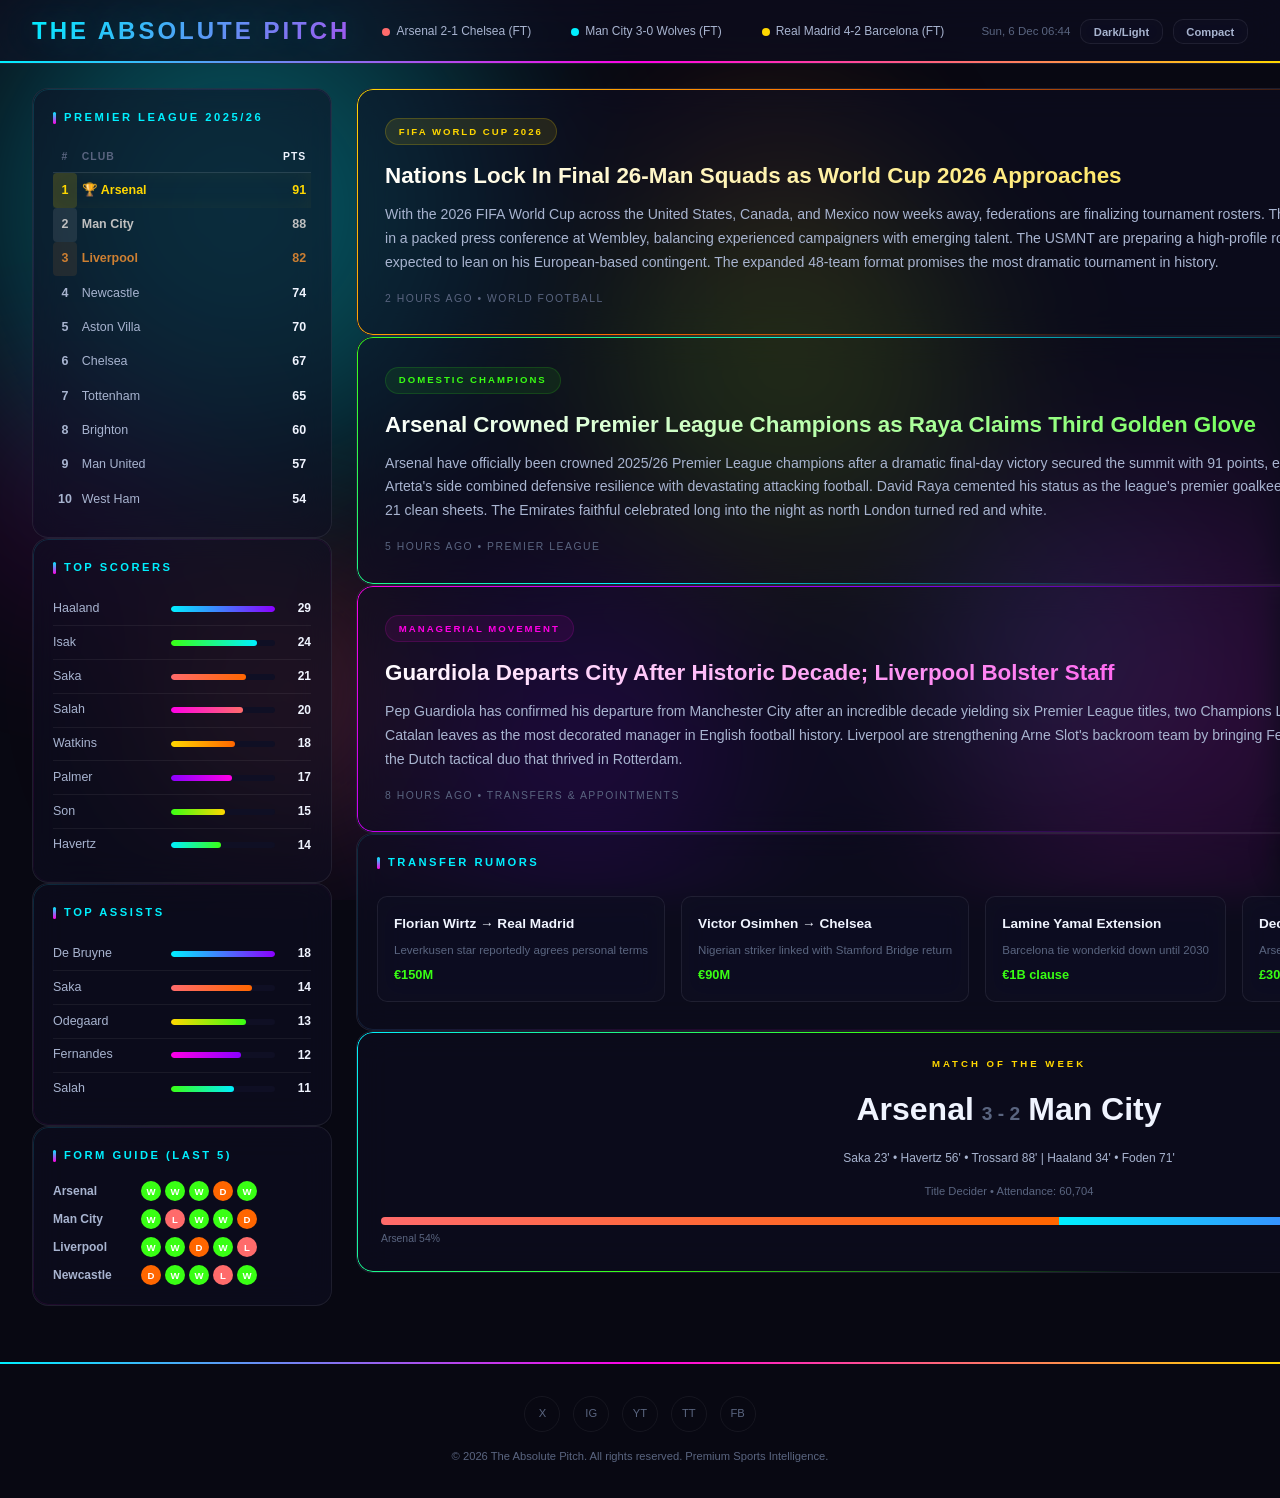
==== commit d21a72f8: "feat: complete rewrite of The Absolute Pitch as premium sports media dashboard - Animated mesh gradi" ====
--- a/the-absolute-pitch.html
+++ b/the-absolute-pitch.html
@@ -5,413 +5,811 @@
 <meta name="viewport" content="width=device-width, initial-scale=1.0">
 <title>The Absolute Pitch</title>
 <style>
+
 *,*::before,*::after{margin:0;padding:0;box-sizing:border-box}
-:root{--bg-primary:#0d0d1a;--bg-secondary:#1a1a2e;--bg-card:#16213e;--bg-hover:#1f3460;--accent-green:#00f5a0;--accent-blue:#00d4ff;--accent-pink:#ff2d75;--accent-gold:#ffd700;--accent-purple:#b347ff;--accent-orange:#ff6b35;--accent-dim:#00c07a;--text-primary:#f0f0f0;--text-secondary:#a0a8b8;--text-muted:#6b7280;--border:#2a2a4a;--danger:#ff4757;--success:#00f5a0;--warning:#ffa502;--radius:12px;--radius-sm:8px;--shadow:0 4px 24px rgba(0,0,0,0.4)}
+:root{--bg:#080812;--bg2:#0f0f24;--card:rgba(15,15,36,0.55);--cardsolid:#12122a;--hover:#1a1a3e;--cyan:#00f0ff;--magenta:#ff00e5;--lime:#39ff14;--orange:#ff6600;--violet:#8b00ff;--gold:#ffd700;--coral:#ff6b6b;--text:#f0f4ff;--text2:#a8b4d0;--muted:#5a6580;--border:rgba(255,255,255,0.06);--glass:rgba(15,15,36,0.55);--glassbrd:rgba(255,255,255,0.08);--r:16px;--rs:10px}
+.light-mode{--bg:#f0f2f8;--bg2:#fff;--card:rgba(255,255,255,0.6);--cardsolid:#fff;--hover:#e8ecf4;--text:#0f0f24;--text2:#3a4560;--muted:#7a8599;--border:rgba(0,0,0,0.08);--glass:rgba(255,255,255,0.55);--glassbrd:rgba(0,0,0,0.06)}
 html{scroll-behavior:smooth}
-body{font-family:-apple-system,BlinkMacSystemFont,"Segoe UI",Roboto,"Helvetica Neue",sans-serif;background:var(--bg-primary);color:var(--text-primary);line-height:1.6;min-height:100vh;overflow-x:hidden;background-image:radial-gradient(ellipse at 20% 50%,rgba(0,212,255,0.04) 0%,transparent 50%),radial-gradient(ellipse at 80% 20%,rgba(179,71,255,0.04) 0%,transparent 50%),radial-gradient(ellipse at 50% 80%,rgba(255,45,117,0.03) 0%,transparent 50%),radial-gradient(circle at 10% 90%,rgba(0,245,160,0.03) 0%,transparent 40%),radial-gradient(circle at 90% 70%,rgba(255,215,0,0.03) 0%,transparent 40%)}
+body{font-family:-apple-system,BlinkMacSystemFont,"Segoe UI",Roboto,sans-serif;background:var(--bg);color:var(--text);line-height:1.6;min-height:100vh;overflow-x:hidden;transition:background .4s,color .4s}
+body.compact .news-card{padding:1rem}body.compact .panel{padding:0.8rem}
+::-webkit-scrollbar{width:6px}::-webkit-scrollbar-track{background:var(--bg2)}::-webkit-scrollbar-thumb{background:linear-gradient(var(--cyan),var(--magenta));border-radius:3px}
+
+/* MESH GRADIENT BG */
+.mesh-bg{position:fixed;inset:0;z-index:-2;overflow:hidden}
+.mesh-bg .orb{position:absolute;border-radius:50%;filter:blur(80px);opacity:0.4;animation:orbFloat 20s infinite ease-in-out}
+.mesh-bg .orb:nth-child(1){width:600px;height:600px;background:radial-gradient(circle,var(--cyan),transparent);top:-10%;left:-5%;animation-duration:25s}
+.mesh-bg .orb:nth-child(2){width:500px;height:500px;background:radial-gradient(circle,var(--magenta),transparent);top:50%;right:-10%;animation-duration:22s;animation-delay:-5s}
+.mesh-bg .orb:nth-child(3){width:400px;height:400px;background:radial-gradient(circle,var(--violet),transparent);bottom:-5%;left:30%;animation-duration:28s;animation-delay:-8s}
+.mesh-bg .orb:nth-child(4){width:350px;height:350px;background:radial-gradient(circle,var(--lime),transparent);top:20%;left:50%;animation-duration:30s;animation-delay:-12s;opacity:0.25}
+.mesh-bg .orb:nth-child(5){width:450px;height:450px;background:radial-gradient(circle,var(--gold),transparent);bottom:30%;right:20%;animation-duration:26s;animation-delay:-3s;opacity:0.2}
+.mesh-bg .orb:nth-child(6){width:300px;height:300px;background:radial-gradient(circle,var(--coral),transparent);top:60%;left:10%;animation-duration:24s;animation-delay:-7s;opacity:0.3}
+.mesh-bg .orb:nth-child(7){width:250px;height:250px;background:radial-gradient(circle,var(--orange),transparent);top:10%;right:30%;animation-duration:20s;animation-delay:-10s;opacity:0.25}
+.mesh-bg .orb:nth-child(8){width:320px;height:320px;background:radial-gradient(circle,var(--cyan),transparent);bottom:10%;right:5%;animation-duration:27s;animation-delay:-15s;opacity:0.2}
+.mesh-bg .orb:nth-child(9){width:280px;height:280px;background:radial-gradient(circle,var(--magenta),transparent);top:40%;left:-5%;animation-duration:23s;animation-delay:-2s;opacity:0.15}
+.mesh-bg .orb:nth-child(10){width:200px;height:200px;background:radial-gradient(circle,var(--lime),transparent);bottom:50%;right:40%;animation-duration:19s;animation-delay:-6s;opacity:0.2}
+@keyframes orbFloat{0%,100%{transform:translate(0,0) scale(1)}25%{transform:translate(50px,-30px) scale(1.1)}50%{transform:translate(-20px,50px) scale(0.9)}75%{transform:translate(-40px,-20px) scale(1.05)}}
+
+/* LOADER */
+.loader{position:fixed;inset:0;z-index:99999;background:var(--bg);display:flex;align-items:center;justify-content:center;transition:opacity .6s,visibility .6s}
+.loader.hidden{opacity:0;visibility:hidden;pointer-events:none}
+.loader-inner{text-align:center}
+.loader-logo{font-size:2.5rem;font-weight:900;letter-spacing:4px;background:linear-gradient(135deg,var(--cyan),var(--magenta),var(--gold));-webkit-background-clip:text;-webkit-text-fill-color:transparent;background-clip:text;animation:pulse 1.5s ease-in-out infinite}
+.loader-bar{width:280px;height:4px;background:var(--bg2);border-radius:2px;margin:1.5rem auto;overflow:hidden}
+.loader-fill{height:100%;width:0;background:linear-gradient(90deg,var(--cyan),var(--magenta),var(--gold));border-radius:2px;animation:loadBar 2s ease forwards}
+.loader-text{color:var(--muted);font-size:0.8rem;letter-spacing:2px;text-transform:uppercase}
+@keyframes loadBar{to{width:100%}}
+@keyframes pulse{0%,100%{opacity:1}50%{opacity:0.7}}
 
 /* HEADER */
-.header{position:sticky;top:0;z-index:1000;background:rgba(13,13,26,0.95);backdrop-filter:blur(12px);border-bottom:1px solid var(--border);padding:0 2rem;display:flex;align-items:center;justify-content:space-between;height:64px}
-.header::after{content:"";position:absolute;bottom:0;left:0;right:0;height:2px;background:linear-gradient(90deg,var(--accent-green),var(--accent-blue),var(--accent-pink),var(--accent-gold),var(--accent-purple));opacity:0.7}
-.logo{font-size:1.6rem;font-weight:900;letter-spacing:3px;text-transform:uppercase;background:linear-gradient(135deg,var(--accent-green),var(--accent-blue),var(--accent-pink),var(--accent-gold));background-size:300% 300%;-webkit-background-clip:text;-webkit-text-fill-color:transparent;background-clip:text;white-space:nowrap;animation:logo-gradient 4s ease infinite;text-shadow:0 0 30px rgba(0,245,160,0.3)}
-@keyframes logo-gradient{0%{background-position:0% 50%}50%{background-position:100% 50%}100%{background-position:0% 50%}}
-@keyframes shimmer{0%{background-position:-200% center}100%{background-position:200% center}}
-.logo::after{content:"";display:block;height:2px;margin-top:2px;background:linear-gradient(90deg,transparent,var(--accent-blue),var(--accent-pink),transparent);background-size:200% 100%;animation:shimmer 3s linear infinite}
-.ticker{flex:1;margin:0 2rem;overflow:hidden;position:relative;height:32px}
-.ticker-track{display:flex;align-items:center;height:100%;animation:scroll-ticker 40s linear infinite;white-space:nowrap;gap:3rem}
-.ticker-item{display:inline-flex;align-items:center;gap:0.5rem;font-size:0.8rem;color:var(--text-secondary)}
-.ticker-item:nth-child(6n+1) .live-dot{background:var(--danger)}
-.ticker-item:nth-child(6n+2) .live-dot{background:var(--accent-blue)}
-.ticker-item:nth-child(6n+3) .live-dot{background:var(--accent-gold)}
-.ticker-item:nth-child(6n+4) .live-dot{background:var(--accent-purple)}
-.ticker-item:nth-child(6n+5) .live-dot{background:var(--accent-orange)}
-.ticker-item:nth-child(6n+6) .live-dot{background:var(--accent-pink)}
-.ticker-item .live-dot{width:6px;height:6px;border-radius:50%;animation:pulse-dot 1.5s infinite}
-.toggle-btn{background:linear-gradient(135deg,var(--bg-card),var(--bg-secondary));border:1px solid var(--border);color:var(--text-primary);padding:0.4rem 1rem;border-radius:var(--radius-sm);cursor:pointer;font-size:0.8rem;transition:all 0.3s;background-size:200% 200%;animation:btn-gradient 3s ease infinite}
-.toggle-btn:hover{border-color:var(--accent-blue);color:var(--accent-blue);box-shadow:0 0 15px rgba(0,212,255,0.2)}
-@keyframes btn-gradient{0%{background-position:0% 50%}50%{background-position:100% 50%}100%{background-position:0% 50%}}
-
-@keyframes scroll-ticker{0%{transform:translateX(0)}100%{transform:translateX(-50%)}}
-@keyframes pulse-dot{0%,100%{opacity:1}50%{opacity:0.3}}
+.header{position:sticky;top:0;z-index:1000;background:var(--glass);backdrop-filter:blur(20px);-webkit-backdrop-filter:blur(20px);border-bottom:1px solid var(--glassbrd);padding:0 2rem;display:flex;align-items:center;gap:1rem;height:64px}
+.header::after{content:"";position:absolute;bottom:0;left:0;right:0;height:2px;background:linear-gradient(90deg,var(--cyan),var(--magenta),var(--gold),var(--lime),var(--violet));background-size:200% 100%;animation:headerLine 4s linear infinite}
+@keyframes headerLine{to{background-position:200% 0}}
+.logo{font-size:1.5rem;font-weight:900;letter-spacing:3px;white-space:nowrap;background:linear-gradient(135deg,var(--cyan),var(--magenta),var(--gold));background-size:300% 300%;-webkit-background-clip:text;-webkit-text-fill-color:transparent;background-clip:text;animation:logoShift 4s ease infinite;text-shadow:0 0 40px rgba(0,240,255,0.3)}
+@keyframes logoShift{0%,100%{background-position:0% 50%}50%{background-position:100% 50%}}
+.ticker{flex:1;overflow:hidden;position:relative;height:28px;margin:0 1rem}
+.ticker-track{display:flex;align-items:center;height:100%;animation:tickScroll 45s linear infinite;white-space:nowrap;gap:2.5rem}
+.ticker-item{display:inline-flex;align-items:center;gap:6px;font-size:0.75rem;color:var(--text2)}
+.badge{width:8px;height:8px;border-radius:50%;flex-shrink:0}
+@keyframes tickScroll{0%{transform:translateX(0)}100%{transform:translateX(-50%)}}
+.header-right{display:flex;align-items:center;gap:0.6rem;flex-shrink:0}
+.hdr-btn{background:var(--glass);backdrop-filter:blur(10px);border:1px solid var(--glassbrd);color:var(--text2);padding:0.35rem 0.8rem;border-radius:var(--rs);cursor:pointer;font-size:0.7rem;transition:all .3s;font-weight:600}
+.hdr-btn:hover{border-color:var(--cyan);color:var(--cyan);box-shadow:0 0 15px rgba(0,240,255,0.2)}
+.clock{font-size:0.72rem;color:var(--muted);font-variant-numeric:tabular-nums;white-space:nowrap}
 
 /* GRID */
-.grid-container{display:grid;grid-template-columns:280px 1fr 340px;gap:1.5rem;padding:1.5rem 2rem;max-width:1600px;margin:0 auto;min-height:calc(100vh - 64px)}
-.grid-container.single-col{grid-template-columns:1fr}
-
-/* SIDEBAR LEFT */
-.sidebar-left{display:flex;flex-direction:column;gap:1.5rem}
-.panel{background:linear-gradient(145deg,var(--bg-card),rgba(26,26,46,0.8));border:1px solid var(--border);border-radius:var(--radius);padding:1.25rem;transition:all 0.3s;position:relative;overflow:hidden}
-.panel::before{content:"";position:absolute;top:0;left:0;right:0;height:2px;background:linear-gradient(90deg,var(--accent-purple),var(--accent-blue));opacity:0.6}
-.panel:hover{border-color:var(--accent-purple);box-shadow:0 4px 20px rgba(179,71,255,0.1)}
-.panel-title{font-size:0.75rem;text-transform:uppercase;letter-spacing:2px;color:var(--accent-blue);margin-bottom:1rem;font-weight:700}
-.standings-table{width:100%;border-collapse:collapse;font-size:0.8rem}
-.standings-table th{text-align:left;color:var(--text-muted);font-weight:600;padding:0.4rem 0;border-bottom:1px solid var(--border)}
-.standings-table td{padding:0.4rem 0;color:var(--text-secondary)}
-.standings-table tr:nth-child(1) td{color:var(--accent-gold);font-weight:700}
-.standings-table tr:nth-child(1) td.pos{background:linear-gradient(135deg,rgba(255,215,0,0.2),rgba(255,215,0,0.05));border-radius:4px;text-align:center}
-.standings-table tr:nth-child(2) td{color:#c0c0c0;font-weight:700}
-.standings-table tr:nth-child(2) td.pos{background:linear-gradient(135deg,rgba(192,192,192,0.2),rgba(192,192,192,0.05));border-radius:4px;text-align:center}
-.standings-table tr:nth-child(3) td{color:#cd7f32;font-weight:600}
-.standings-table tr:nth-child(3) td.pos{background:linear-gradient(135deg,rgba(205,127,50,0.2),rgba(205,127,50,0.05));border-radius:4px;text-align:center}
-.standings-table .pos{width:28px;color:var(--text-muted)}
-.standings-table .pts{text-align:right;font-weight:700;color:var(--text-primary)}
-.scorers-list{list-style:none;font-size:0.8rem}
-.scorers-list li{display:flex;justify-content:space-between;padding:0.5rem 0;border-bottom:1px solid rgba(42,42,74,0.5);position:relative}
-.scorers-list li:last-child{border-bottom:none}
-.scorers-list li:nth-child(1){background:linear-gradient(90deg,rgba(255,215,0,0.08),transparent);padding-left:0.5rem;border-radius:4px}
-.scorers-list li:nth-child(1) .goals{color:var(--accent-gold)}
-.scorers-list li:nth-child(2){background:linear-gradient(90deg,rgba(0,212,255,0.06),transparent);padding-left:0.5rem;border-radius:4px}
-.scorers-list li:nth-child(2) .goals{color:var(--accent-blue)}
-.scorers-list li:nth-child(3){background:linear-gradient(90deg,rgba(179,71,255,0.06),transparent);padding-left:0.5rem;border-radius:4px}
-.scorers-list li:nth-child(3) .goals{color:var(--accent-purple)}
-.scorers-list .goals{color:var(--accent-green);font-weight:700}
-
-/* MAIN FEED */
-.main-feed{display:flex;flex-direction:column;gap:1.5rem}
-.news-card{background:linear-gradient(145deg,var(--bg-card),rgba(22,33,62,0.9));border:1px solid var(--border);border-radius:var(--radius);padding:1.75rem;transition:all 0.3s;position:relative;overflow:hidden}
-.news-card::before{content:"";position:absolute;top:0;left:0;right:0;height:3px;border-radius:var(--radius) var(--radius) 0 0;opacity:0.8}
-.news-card:nth-child(1)::before{background:linear-gradient(90deg,var(--accent-gold),var(--accent-orange))}
-.news-card:nth-child(2)::before{background:linear-gradient(90deg,var(--accent-green),var(--accent-blue))}
-.news-card:nth-child(3)::before{background:linear-gradient(90deg,var(--accent-pink),var(--accent-purple))}
-.news-card:nth-child(1):hover{border-color:var(--accent-gold);transform:translateY(-3px);box-shadow:0 8px 32px rgba(255,215,0,0.12),0 0 60px rgba(255,107,53,0.05)}
-.news-card:nth-child(2):hover{border-color:var(--accent-green);transform:translateY(-3px);box-shadow:0 8px 32px rgba(0,245,160,0.12),0 0 60px rgba(0,212,255,0.05)}
-.news-card:nth-child(3):hover{border-color:var(--accent-pink);transform:translateY(-3px);box-shadow:0 8px 32px rgba(255,45,117,0.12),0 0 60px rgba(179,71,255,0.05)}
-.news-card .tag{display:inline-block;font-size:0.65rem;text-transform:uppercase;letter-spacing:1.5px;padding:0.25rem 0.75rem;border-radius:20px;margin-bottom:1rem;font-weight:700}
-.tag-worldcup{background:linear-gradient(135deg,rgba(255,165,2,0.2),rgba(255,107,53,0.15));color:var(--accent-gold);border:1px solid rgba(255,215,0,0.2)}
-.tag-league{background:linear-gradient(135deg,rgba(0,245,160,0.15),rgba(0,212,255,0.1));color:var(--accent-green);border:1px solid rgba(0,245,160,0.2)}
-.tag-transfers{background:linear-gradient(135deg,rgba(255,45,117,0.15),rgba(179,71,255,0.1));color:var(--accent-pink);border:1px solid rgba(255,45,117,0.2)}
-.news-card h2{font-size:1.4rem;font-weight:800;line-height:1.3;margin-bottom:0.75rem;background:linear-gradient(135deg,var(--text-primary),var(--text-secondary));-webkit-background-clip:text;-webkit-text-fill-color:transparent;background-clip:text}
-.news-card:nth-child(1) h2{background:linear-gradient(135deg,#ffffff,var(--accent-gold));-webkit-background-clip:text;background-clip:text}
-.news-card:nth-child(2) h2{background:linear-gradient(135deg,#ffffff,var(--accent-green));-webkit-background-clip:text;background-clip:text}
-.news-card:nth-child(3) h2{background:linear-gradient(135deg,#ffffff,var(--accent-pink));-webkit-background-clip:text;background-clip:text}
-.news-card p{color:var(--text-secondary);font-size:0.9rem;line-height:1.7}
-.news-card .meta{margin-top:1rem;font-size:0.7rem;color:var(--text-muted);text-transform:uppercase;letter-spacing:1px}
-
-/* GAME ZONE */
-.game-zone{display:flex;flex-direction:column;gap:1rem}
-.game-frame{background:linear-gradient(160deg,var(--bg-card),rgba(26,26,46,0.9));border:1px solid var(--border);border-radius:var(--radius);padding:1.5rem;position:relative;overflow:hidden;animation:game-border-pulse 3s ease-in-out infinite}
-@keyframes game-border-pulse{0%,100%{border-color:var(--border);box-shadow:0 0 0 rgba(0,212,255,0)}50%{border-color:rgba(0,212,255,0.4);box-shadow:0 0 20px rgba(0,212,255,0.08)}}
-.game-frame::before{content:"";position:absolute;top:-50%;left:-50%;width:200%;height:200%;background:radial-gradient(circle,rgba(0,212,255,0.04) 0%,transparent 40%),radial-gradient(circle at 80% 80%,rgba(179,71,255,0.03) 0%,transparent 40%);pointer-events:none}
-.game-header{text-align:center;margin-bottom:1.25rem}
-.game-header h3{font-size:1.2rem;font-weight:800;background:linear-gradient(135deg,var(--accent-blue),var(--accent-purple));-webkit-background-clip:text;-webkit-text-fill-color:transparent;background-clip:text}
-.game-header p{font-size:0.75rem;color:var(--text-muted);margin-top:0.25rem}
-.game-stats{display:flex;justify-content:space-between;margin-bottom:1.25rem;padding:0.75rem;background:linear-gradient(135deg,var(--bg-secondary),rgba(22,33,62,0.6));border-radius:var(--radius-sm);border:1px solid rgba(0,212,255,0.1)}
+.dashboard{display:grid;grid-template-columns:300px 1fr 380px;gap:1.5rem;padding:1.5rem 2rem;max-width:1700px;margin:0 auto}
+@media(max-width:1200px){.dashboard{grid-template-columns:1fr 1fr;}.right-col{grid-column:1/-1}}
+@media(max-width:768px){.dashboard{grid-template-columns:1fr;padding:1rem}.ticker{display:none}.header{padding:0 1rem}.logo{font-size:1.1rem;letter-spacing:1px}}
+
+/* GLASSMORPHISM PANELS */
+.panel{background:var(--glass);backdrop-filter:blur(16px);-webkit-backdrop-filter:blur(16px);border:1px solid var(--glassbrd);border-radius:var(--r);padding:1.25rem;transition:all .3s;position:relative;overflow:hidden}
+.panel::before{content:"";position:absolute;inset:0;border-radius:var(--r);padding:1px;background:linear-gradient(135deg,rgba(0,240,255,0.15),rgba(255,0,229,0.1),transparent,transparent);-webkit-mask:linear-gradient(#fff 0 0) content-box,linear-gradient(#fff 0 0);-webkit-mask-composite:xor;mask-composite:exclude;pointer-events:none}
+.panel:hover{transform:translateY(-2px);box-shadow:0 8px 32px rgba(0,240,255,0.08)}
+.panel-title{font-size:0.7rem;text-transform:uppercase;letter-spacing:2.5px;color:var(--cyan);margin-bottom:1rem;font-weight:700;display:flex;align-items:center;gap:0.5rem}
+.panel-title::before{content:"";width:3px;height:12px;background:linear-gradient(var(--cyan),var(--magenta));border-radius:2px}
+
+/* STANDINGS TABLE */
+.standings-tbl{width:100%;border-collapse:collapse;font-size:0.78rem}
+.standings-tbl th{text-align:left;color:var(--muted);font-weight:600;padding:0.4rem 0.3rem;border-bottom:1px solid var(--border);font-size:0.65rem;text-transform:uppercase;letter-spacing:1px}
+.standings-tbl td{padding:0.45rem 0.3rem;color:var(--text2);position:relative}
+.standings-tbl tr{transition:background .2s}
+.standings-tbl tr:hover{background:rgba(0,240,255,0.03)}
+.standings-tbl .pos{width:24px;text-align:center;font-weight:700;border-radius:4px}
+.standings-tbl .pts{text-align:right;font-weight:700;color:var(--text)}
+.standings-tbl .pts-bar{position:absolute;bottom:2px;left:0;height:2px;border-radius:1px;opacity:0.5;transition:width 1s ease}
+.gold-row td{color:var(--gold) !important;font-weight:700}
+.gold-row .pos{background:rgba(255,215,0,0.15)}
+.silver-row td{color:#c0c0c0 !important;font-weight:600}
+.silver-row .pos{background:rgba(192,192,192,0.12)}
+.bronze-row td{color:#cd7f32 !important;font-weight:600}
+.bronze-row .pos{background:rgba(205,127,50,0.12)}
+.champion-glow{box-shadow:inset 0 0 20px rgba(255,215,0,0.05);animation:champGlow 3s ease-in-out infinite}
+@keyframes champGlow{0%,100%{box-shadow:inset 0 0 20px rgba(255,215,0,0.03)}50%{box-shadow:inset 0 0 30px rgba(255,215,0,0.08)}}
+
+/* BAR CHARTS */
+.bar-chart{list-style:none;font-size:0.78rem}
+.bar-item{display:flex;align-items:center;gap:0.5rem;padding:0.4rem 0;border-bottom:1px solid var(--border)}
+.bar-item:last-child{border-bottom:none}
+.bar-name{width:110px;flex-shrink:0;color:var(--text2)}
+.bar-track{flex:1;height:6px;background:var(--bg2);border-radius:3px;overflow:hidden}
+.bar-fill{height:100%;border-radius:3px;transition:width 1.5s cubic-bezier(0.4,0,0.2,1);width:0}
+.bar-val{width:28px;text-align:right;font-weight:700;color:var(--text);font-size:0.75rem}
+
+/* FORM GUIDE */
+.form-guide{display:flex;flex-direction:column;gap:0.5rem;font-size:0.75rem}
+.form-row{display:flex;align-items:center;gap:0.5rem}
+.form-team{width:80px;color:var(--text2);font-weight:600;flex-shrink:0}
+.form-dots{display:flex;gap:4px}
+.form-dot{width:20px;height:20px;border-radius:50%;display:flex;align-items:center;justify-content:center;font-size:0.6rem;font-weight:700;color:#fff}
+.form-dot.w{background:var(--lime)}
+.form-dot.d{background:var(--orange)}
+.form-dot.l{background:var(--coral)}
+
+/* NEWS CARDS */
+.news-card{background:var(--glass);backdrop-filter:blur(16px);-webkit-backdrop-filter:blur(16px);border:1px solid var(--glassbrd);border-radius:var(--r);padding:1.75rem;transition:all .3s;position:relative;overflow:hidden}
+.news-card::before{content:"";position:absolute;inset:0;border-radius:var(--r);padding:1px;-webkit-mask:linear-gradient(#fff 0 0) content-box,linear-gradient(#fff 0 0);-webkit-mask-composite:xor;mask-composite:exclude;pointer-events:none}
+.news-card.gold-card::before{background:linear-gradient(135deg,var(--gold),var(--orange),transparent,transparent)}
+.news-card.green-card::before{background:linear-gradient(135deg,var(--lime),var(--cyan),transparent,transparent)}
+.news-card.pink-card::before{background:linear-gradient(135deg,var(--magenta),var(--violet),transparent,transparent)}
+.news-card:hover{transform:translateY(-4px);box-shadow:0 12px 40px rgba(0,0,0,0.3)}
+.news-card.gold-card:hover{box-shadow:0 12px 40px rgba(255,215,0,0.1)}
+.news-card.green-card:hover{box-shadow:0 12px 40px rgba(57,255,20,0.08)}
+.news-card.pink-card:hover{box-shadow:0 12px 40px rgba(255,0,229,0.08)}
+.news-tag{display:inline-block;font-size:0.6rem;text-transform:uppercase;letter-spacing:2px;padding:0.3rem 0.8rem;border-radius:20px;margin-bottom:1rem;font-weight:700;border:1px solid}
+.tag-gold{background:rgba(255,215,0,0.1);color:var(--gold);border-color:rgba(255,215,0,0.2)}
+.tag-green{background:rgba(57,255,20,0.08);color:var(--lime);border-color:rgba(57,255,20,0.15)}
+.tag-pink{background:rgba(255,0,229,0.08);color:var(--magenta);border-color:rgba(255,0,229,0.15)}
+.news-card h2{font-size:1.4rem;font-weight:800;line-height:1.3;margin-bottom:0.8rem}
+.news-card.gold-card h2{background:linear-gradient(135deg,#fff,var(--gold));-webkit-background-clip:text;-webkit-text-fill-color:transparent;background-clip:text}
+.news-card.green-card h2{background:linear-gradient(135deg,#fff,var(--lime));-webkit-background-clip:text;-webkit-text-fill-color:transparent;background-clip:text}
+.news-card.pink-card h2{background:linear-gradient(135deg,#fff,var(--magenta));-webkit-background-clip:text;-webkit-text-fill-color:transparent;background-clip:text}
+.news-card p{color:var(--text2);font-size:0.88rem;line-height:1.7}
+.news-meta{margin-top:1rem;font-size:0.65rem;color:var(--muted);text-transform:uppercase;letter-spacing:1.5px}
+
+/* TRANSFER CAROUSEL */
+.carousel-wrap{overflow-x:auto;scroll-snap-type:x mandatory;display:flex;gap:1rem;padding:0.5rem 0;scrollbar-width:none}
+.carousel-wrap::-webkit-scrollbar{display:none}
+.transfer-card{min-width:240px;scroll-snap-align:start;background:var(--glass);backdrop-filter:blur(12px);border:1px solid var(--glassbrd);border-radius:var(--rs);padding:1rem;transition:all .3s;flex-shrink:0}
+.transfer-card:hover{border-color:var(--magenta);transform:scale(1.03)}
+.transfer-card h4{font-size:0.85rem;color:var(--text);margin-bottom:0.4rem;font-weight:700}
+.transfer-card p{font-size:0.72rem;color:var(--muted)}
+.transfer-card .price{color:var(--lime);font-weight:700;font-size:0.8rem;margin-top:0.3rem}
+
+/* MATCH SPOTLIGHT */
+.spotlight{background:var(--glass);backdrop-filter:blur(16px);border:1px solid var(--glassbrd);border-radius:var(--r);padding:1.5rem;text-align:center;position:relative;overflow:hidden}
+.spotlight::before{content:"";position:absolute;inset:0;border-radius:var(--r);padding:1px;background:linear-gradient(135deg,var(--cyan),var(--lime),transparent,transparent);-webkit-mask:linear-gradient(#fff 0 0) content-box,linear-gradient(#fff 0 0);-webkit-mask-composite:xor;mask-composite:exclude;pointer-events:none}
+.spotlight-label{font-size:0.6rem;text-transform:uppercase;letter-spacing:3px;color:var(--gold);margin-bottom:0.8rem;font-weight:700}
+.spotlight-score{font-size:2rem;font-weight:900;margin:0.5rem 0}
+.spotlight-score .team{color:var(--text)}
+.spotlight-score .vs{color:var(--muted);margin:0 0.5rem;font-size:1.2rem}
+.spotlight-scorers{font-size:0.75rem;color:var(--text2);margin:0.8rem 0;line-height:1.8}
+.spotlight-info{font-size:0.7rem;color:var(--muted);margin-top:0.5rem}
+.poss-bar{display:flex;height:8px;border-radius:4px;overflow:hidden;margin-top:1rem}
+.poss-bar .home{background:linear-gradient(90deg,var(--coral),var(--orange))}
+.poss-bar .away{background:linear-gradient(90deg,var(--cyan),var(--violet))}
+.poss-labels{display:flex;justify-content:space-between;font-size:0.65rem;color:var(--muted);margin-top:0.4rem}
+
+/* GAME */
+.game-frame{background:var(--glass);backdrop-filter:blur(16px);-webkit-backdrop-filter:blur(16px);border:1px solid var(--glassbrd);border-radius:var(--r);padding:1.5rem;position:relative;overflow:hidden}
+.game-frame::before{content:"";position:absolute;inset:0;border-radius:var(--r);padding:1px;background:linear-gradient(135deg,var(--cyan),var(--violet),transparent,transparent);-webkit-mask:linear-gradient(#fff 0 0) content-box,linear-gradient(#fff 0 0);-webkit-mask-composite:xor;mask-composite:exclude;pointer-events:none}
+.game-frame::after{content:"";position:absolute;top:-50%;left:-50%;width:200%;height:200%;background:radial-gradient(circle at 30% 30%,rgba(0,240,255,0.03),transparent 50%);pointer-events:none}
+.game-title{text-align:center;margin-bottom:1.2rem}
+.game-title h3{font-size:1.3rem;font-weight:900;background:linear-gradient(135deg,var(--cyan),var(--violet));-webkit-background-clip:text;-webkit-text-fill-color:transparent;background-clip:text;text-shadow:0 0 30px rgba(0,240,255,0.2)}
+.game-title p{font-size:0.72rem;color:var(--muted);margin-top:0.2rem}
+.game-start{text-align:center;padding:2rem 0}
+.ball-icon{width:60px;height:60px;border-radius:50%;border:3px solid var(--cyan);margin:0 auto 1rem;display:flex;align-items:center;justify-content:center;animation:ballBounce 2s ease-in-out infinite;box-shadow:0 0 20px rgba(0,240,255,0.2)}
+.ball-icon::after{content:"";width:30px;height:30px;background:conic-gradient(var(--cyan),var(--magenta),var(--gold),var(--lime),var(--cyan));border-radius:50%;animation:ballSpin 3s linear infinite}
+@keyframes ballBounce{0%,100%{transform:translateY(0)}50%{transform:translateY(-10px)}}
+@keyframes ballSpin{to{transform:rotate(360deg)}}
+.difficulty-row{display:flex;gap:0.5rem;justify-content:center;margin:1rem 0}
+.diff-btn{padding:0.4rem 0.8rem;border:1px solid var(--border);border-radius:var(--rs);background:var(--bg2);color:var(--text2);font-size:0.7rem;cursor:pointer;transition:all .3s;font-weight:600}
+.diff-btn:hover,.diff-btn.active{border-color:var(--cyan);color:var(--cyan);background:rgba(0,240,255,0.05)}
+.play-btn{padding:0.7rem 2rem;background:linear-gradient(135deg,var(--cyan),var(--violet));color:#fff;border:none;border-radius:var(--rs);font-size:0.9rem;font-weight:700;cursor:pointer;transition:all .3s;margin-top:1rem;box-shadow:0 4px 20px rgba(0,240,255,0.3)}
+.play-btn:hover{transform:translateY(-2px);box-shadow:0 8px 30px rgba(0,240,255,0.4)}
+.game-stats{display:flex;justify-content:space-between;margin-bottom:1rem;padding:0.7rem;background:var(--bg2);border-radius:var(--rs);border:1px solid var(--border)}
 .stat-box{text-align:center}
-.stat-box .label{font-size:0.6rem;text-transform:uppercase;letter-spacing:1px;color:var(--text-muted)}
-.stat-box .value{font-size:1.2rem;font-weight:800;color:var(--accent-blue)}
-.stat-box .value.lives{color:var(--danger)}
-.hint-card{background:linear-gradient(135deg,var(--bg-secondary),rgba(22,33,62,0.5));border-radius:var(--radius-sm);padding:1rem;margin-bottom:1rem;border:1px solid rgba(179,71,255,0.1)}
-.hint-row{display:flex;justify-content:space-between;padding:0.4rem 0;border-bottom:1px solid rgba(42,42,74,0.4);font-size:0.8rem}
+.stat-box .lbl{font-size:0.55rem;text-transform:uppercase;letter-spacing:1px;color:var(--muted)}
+.stat-box .val{font-size:1.1rem;font-weight:800;color:var(--cyan)}
+.stat-box .val.hearts{color:var(--coral);font-size:1rem;letter-spacing:2px}
+.stat-box .val.fire{color:var(--orange)}
+.hint-card{background:var(--bg2);border-radius:var(--rs);padding:0.8rem;margin-bottom:1rem;border:1px solid var(--border)}
+.hint-row{display:flex;justify-content:space-between;padding:0.35rem 0;border-bottom:1px solid var(--border);font-size:0.75rem;transition:all .3s}
 .hint-row:last-child{border-bottom:none}
-.hint-row .hint-label{color:var(--text-muted);text-transform:uppercase;font-size:0.65rem;letter-spacing:1px}
-.hint-row .hint-value{color:var(--text-primary);font-weight:600}
-.hint-row .hint-value.hidden{color:var(--text-muted);font-style:italic}
-.btn-row{display:flex;gap:0.5rem;margin-bottom:1rem;flex-wrap:wrap}
-.btn{padding:0.5rem 0.9rem;border:1px solid var(--border);border-radius:var(--radius-sm);background:linear-gradient(135deg,var(--bg-secondary),var(--bg-card));color:var(--text-secondary);font-size:0.72rem;cursor:pointer;transition:all 0.3s;font-weight:600}
-.btn:hover:not(:disabled){border-color:var(--accent-purple);color:var(--accent-purple);background:linear-gradient(135deg,rgba(179,71,255,0.08),rgba(0,212,255,0.05));box-shadow:0 0 12px rgba(179,71,255,0.15)}
-.btn:disabled{opacity:0.4;cursor:not-allowed}
-.btn-primary{background:linear-gradient(135deg,var(--accent-green),var(--accent-blue));color:var(--bg-primary);border-color:transparent;font-weight:700;background-size:200% 200%;animation:btn-gradient 3s ease infinite}
-.btn-primary:hover{box-shadow:0 0 20px rgba(0,245,160,0.3);transform:translateY(-1px)}
-.input-group{position:relative;margin-bottom:1rem}
-.input-group input{width:100%;padding:0.7rem 1rem;background:var(--bg-secondary);border:1px solid var(--border);border-radius:var(--radius-sm);color:var(--text-primary);font-size:0.85rem;outline:none;transition:all 0.3s}
-.input-group input:focus{border-color:var(--accent-blue);box-shadow:0 0 12px rgba(0,212,255,0.15)}
-.autocomplete-list{position:absolute;top:100%;left:0;right:0;background:var(--bg-card);border:1px solid var(--border);border-radius:var(--radius-sm);max-height:150px;overflow-y:auto;z-index:100;display:none}
-.autocomplete-list.show{display:block}
-.autocomplete-item{padding:0.5rem 1rem;font-size:0.8rem;cursor:pointer;color:var(--text-secondary);transition:all 0.15s}
-.autocomplete-item:hover,.autocomplete-item.active{background:var(--bg-hover);color:var(--accent-blue)}
-.game-message{text-align:center;padding:1rem;border-radius:var(--radius-sm);font-weight:700;font-size:0.85rem;display:none}
-.game-message.success{display:block;background:linear-gradient(135deg,rgba(0,245,160,0.1),rgba(0,212,255,0.08));color:var(--success);border:1px solid rgba(0,245,160,0.3);animation:glow-success 0.6s ease}
-.game-message.failure{display:block;background:linear-gradient(135deg,rgba(255,71,87,0.1),rgba(255,45,117,0.08));color:var(--danger);border:1px solid rgba(255,71,87,0.3);animation:glow-failure 0.6s ease}
-
-@keyframes glow-success{0%{box-shadow:0 0 0 rgba(0,245,160,0)}50%{box-shadow:0 0 40px rgba(0,245,160,0.4)}100%{box-shadow:0 0 0 rgba(0,245,160,0)}}
-@keyframes glow-failure{0%{box-shadow:0 0 0 rgba(255,45,117,0)}50%{box-shadow:0 0 40px rgba(255,45,117,0.3)}100%{box-shadow:0 0 0 rgba(255,45,117,0)}}
+.hint-lbl{color:var(--muted);text-transform:uppercase;font-size:0.6rem;letter-spacing:1px}
+.hint-val{color:var(--text);font-weight:600}
+.hint-val.locked{color:var(--muted);font-style:italic;cursor:pointer}
+.hint-val.locked:hover{color:var(--cyan)}
+.hint-row.revealed{animation:flipIn .4s ease}
+@keyframes flipIn{0%{transform:rotateX(90deg);opacity:0}100%{transform:rotateX(0);opacity:1}}
+.game-input{position:relative;margin-bottom:1rem}
+.game-input input{width:100%;padding:0.65rem 1rem;background:var(--bg2);border:1px solid var(--border);border-radius:var(--rs);color:var(--text);font-size:0.85rem;outline:none;transition:all .3s}
+.game-input input:focus{border-color:var(--cyan);box-shadow:0 0 15px rgba(0,240,255,0.1)}
+.ac-list{position:absolute;top:100%;left:0;right:0;background:var(--cardsolid);border:1px solid var(--border);border-radius:var(--rs);max-height:150px;overflow-y:auto;z-index:100;display:none}
+.ac-list.show{display:block}
+.ac-item{padding:0.45rem 1rem;font-size:0.78rem;cursor:pointer;color:var(--text2);transition:all .15s}
+.ac-item:hover,.ac-item.active{background:var(--hover);color:var(--cyan)}
+.game-btns{display:flex;gap:0.5rem;flex-wrap:wrap}
+.gbtn{padding:0.5rem 1rem;border:1px solid var(--border);border-radius:var(--rs);background:var(--bg2);color:var(--text2);font-size:0.72rem;cursor:pointer;transition:all .3s;font-weight:600}
+.gbtn:hover:not(:disabled){border-color:var(--cyan);color:var(--cyan)}
+.gbtn:disabled{opacity:0.4;cursor:not-allowed}
+.gbtn-primary{background:linear-gradient(135deg,var(--cyan),var(--violet));color:#fff;border:none;font-weight:700}
+.gbtn-primary:hover{box-shadow:0 0 20px rgba(0,240,255,0.3);transform:translateY(-1px)}
+.game-msg{text-align:center;padding:1rem;border-radius:var(--rs);font-weight:700;font-size:0.85rem;margin-top:1rem;display:none}
+.game-msg.win{display:block;background:rgba(57,255,20,0.08);color:var(--lime);border:1px solid rgba(57,255,20,0.2);animation:glowG .6s ease}
+.game-msg.lose{display:block;background:rgba(255,107,107,0.08);color:var(--coral);border:1px solid rgba(255,107,107,0.2);animation:glowR .6s ease}
+@keyframes glowG{0%,100%{box-shadow:none}50%{box-shadow:0 0 30px rgba(57,255,20,0.3)}}
+@keyframes glowR{0%,100%{box-shadow:none}50%{box-shadow:0 0 30px rgba(255,107,107,0.3)}}
+.confetti{position:absolute;pointer-events:none;inset:0;overflow:hidden}
+.confetti span{position:absolute;width:8px;height:8px;border-radius:50%;animation:confettiBurst 1s ease forwards;opacity:0}
+@keyframes confettiBurst{0%{transform:translate(0,0) scale(0);opacity:1}100%{transform:translate(var(--tx),var(--ty)) scale(1);opacity:0}}
 @keyframes shake{0%,100%{transform:translateX(0)}20%,60%{transform:translateX(-6px)}40%,80%{transform:translateX(6px)}}
-.shake{animation:shake 0.4s ease}
-
-/* MOBILE */
-@media(max-width:1024px){
-.grid-container{grid-template-columns:1fr;padding:1rem}
-.sidebar-left{order:2}
-.main-feed{order:1}
-.game-zone{order:0}
-.ticker{display:none}
-.header{padding:0 1rem}
-.logo{font-size:1.1rem}
-}
+.shake{animation:shake .4s ease}
+.flash-red{animation:flashRed .3s ease}
+@keyframes flashRed{0%,100%{background:var(--bg2)}50%{background:rgba(255,107,107,0.15)}}
+
+/* POLL */
+.poll-frame{background:var(--glass);backdrop-filter:blur(16px);border:1px solid var(--glassbrd);border-radius:var(--r);padding:1.5rem;position:relative;overflow:hidden}
+.poll-frame::before{content:"";position:absolute;inset:0;border-radius:var(--r);padding:1px;background:linear-gradient(135deg,var(--gold),var(--orange),transparent,transparent);-webkit-mask:linear-gradient(#fff 0 0) content-box,linear-gradient(#fff 0 0);-webkit-mask-composite:xor;mask-composite:exclude;pointer-events:none}
+.poll-title{font-size:0.9rem;font-weight:700;margin-bottom:1rem;color:var(--text)}
+.poll-option{display:flex;align-items:center;gap:0.6rem;padding:0.6rem 0.8rem;border:1px solid var(--border);border-radius:var(--rs);margin-bottom:0.5rem;cursor:pointer;transition:all .3s;position:relative;overflow:hidden}
+.poll-option:hover:not(.voted){border-color:var(--gold);background:rgba(255,215,0,0.03)}
+.poll-option.voted{cursor:default}
+.poll-option .poll-bar{position:absolute;left:0;top:0;bottom:0;border-radius:var(--rs);transition:width 1s cubic-bezier(0.4,0,0.2,1);width:0}
+.poll-option .poll-label{position:relative;z-index:1;font-size:0.8rem;font-weight:600;color:var(--text2)}
+.poll-option .poll-pct{position:relative;z-index:1;margin-left:auto;font-size:0.75rem;font-weight:700;color:var(--text);opacity:0;transition:opacity .5s}
+.poll-option.voted .poll-pct{opacity:1}
+.poll-votes{font-size:0.7rem;color:var(--muted);margin-top:0.8rem;text-align:center}
+
+/* FOOTER */
+.footer{border-top:2px solid;border-image:linear-gradient(90deg,var(--cyan),var(--magenta),var(--gold)) 1;padding:2rem;text-align:center;margin-top:2rem}
+.footer-socials{display:flex;justify-content:center;gap:0.8rem;margin-bottom:1rem}
+.social-dot{width:36px;height:36px;border-radius:50%;border:1px solid var(--border);display:flex;align-items:center;justify-content:center;font-size:0.7rem;color:var(--muted);transition:all .3s;cursor:pointer}
+.social-dot:hover{border-color:var(--cyan);color:var(--cyan);box-shadow:0 0 12px rgba(0,240,255,0.2);transform:scale(1.1)}
+.footer-text{font-size:0.7rem;color:var(--muted)}
+
+/* TOAST */
+.toast{position:fixed;bottom:2rem;right:2rem;background:var(--glass);backdrop-filter:blur(16px);border:1px solid var(--glassbrd);border-radius:var(--rs);padding:1rem 1.5rem;z-index:9999;transform:translateX(120%);transition:transform .4s cubic-bezier(0.4,0,0.2,1);max-width:320px;box-shadow:0 8px 32px rgba(0,0,0,0.3)}
+.toast.show{transform:translateX(0)}
+.toast-title{font-size:0.65rem;text-transform:uppercase;letter-spacing:2px;color:var(--coral);font-weight:700;margin-bottom:0.3rem}
+.toast-body{font-size:0.8rem;color:var(--text2)}
+
+/* BACK TO TOP */
+.btt{position:fixed;bottom:2rem;left:2rem;width:40px;height:40px;border-radius:50%;background:linear-gradient(135deg,var(--cyan),var(--violet));border:none;color:#fff;font-size:1.2rem;cursor:pointer;opacity:0;visibility:hidden;transition:all .3s;box-shadow:0 4px 15px rgba(0,240,255,0.3);z-index:9998;display:flex;align-items:center;justify-content:center}
+.btt.show{opacity:1;visibility:visible}
+.btt:hover{transform:scale(1.1)}
+
+/* SCROLL ANIMATIONS */
+.reveal{opacity:0;transform:translateY(30px);transition:opacity .6s ease,transform .6s ease}
+.reveal.visible{opacity:1;transform:translateY(0)}
+
 </style>
 </head>
 <body>
+<!-- ANIMATED MESH GRADIENT BG -->
+<div class="mesh-bg">
+<div class="orb"></div><div class="orb"></div><div class="orb"></div><div class="orb"></div><div class="orb"></div>
+<div class="orb"></div><div class="orb"></div><div class="orb"></div><div class="orb"></div><div class="orb"></div>
+</div>
+
+<!-- LOADER -->
+<div id="loader" class="loader">
+<div class="loader-inner">
+<div class="loader-logo">THE ABSOLUTE PITCH</div>
+<div class="loader-bar"><div class="loader-fill"></div></div>
+<div class="loader-text">Loading Dashboard...</div>
+</div>
+</div>
+
+<!-- HEADER -->
 <header class="header">
 <div class="logo">THE ABSOLUTE PITCH</div>
 <div class="ticker">
-<div class="ticker-track" id="tickerTrack">
-<span class="ticker-item"><span class="live-dot"></span>Arsenal 2 - 1 Chelsea (FT)</span>
-<span class="ticker-item"><span class="live-dot"></span>Man City 0 - 0 Liverpool (HT)</span>
-<span class="ticker-item"><span class="live-dot"></span>Real Madrid 3 - 2 Barcelona (78')</span>
-<span class="ticker-item"><span class="live-dot"></span>Bayern Munich 1 - 0 Dortmund (65')</span>
-<span class="ticker-item"><span class="live-dot"></span>PSG 2 - 2 Marseille (FT)</span>
-<span class="ticker-item"><span class="live-dot"></span>Juventus 1 - 0 AC Milan (42')</span>
-<span class="ticker-item"><span class="live-dot"></span>Arsenal 2 - 1 Chelsea (FT)</span>
-<span class="ticker-item"><span class="live-dot"></span>Man City 0 - 0 Liverpool (HT)</span>
-<span class="ticker-item"><span class="live-dot"></span>Real Madrid 3 - 2 Barcelona (78')</span>
-<span class="ticker-item"><span class="live-dot"></span>Bayern Munich 1 - 0 Dortmund (65')</span>
-<span class="ticker-item"><span class="live-dot"></span>PSG 2 - 2 Marseille (FT)</span>
-<span class="ticker-item"><span class="live-dot"></span>Juventus 1 - 0 AC Milan (42')</span>
-</div>
-</div>
-<button class="toggle-btn" id="layoutToggle">Toggle Layout</button>
+<div class="ticker-track" id="ticker">
+<span class="ticker-item"><span class="badge" style="background:var(--coral)"></span>Arsenal 2-1 Chelsea (FT)</span>
+<span class="ticker-item"><span class="badge" style="background:var(--cyan)"></span>Man City 3-0 Wolves (FT)</span>
+<span class="ticker-item"><span class="badge" style="background:var(--gold)"></span>Real Madrid 4-2 Barcelona (FT)</span>
+<span class="ticker-item"><span class="badge" style="background:var(--violet)"></span>Bayern 1-0 Dortmund (FT)</span>
+<span class="ticker-item"><span class="badge" style="background:var(--magenta)"></span>PSG 2-2 Marseille (FT)</span>
+<span class="ticker-item"><span class="badge" style="background:var(--lime)"></span>Liverpool 3-1 Newcastle (FT)</span>
+<span class="ticker-item"><span class="badge" style="background:var(--orange)"></span>Juventus 1-0 AC Milan (FT)</span>
+<span class="ticker-item"><span class="badge" style="background:var(--coral)"></span>Arsenal 2-1 Chelsea (FT)</span>
+<span class="ticker-item"><span class="badge" style="background:var(--cyan)"></span>Man City 3-0 Wolves (FT)</span>
+<span class="ticker-item"><span class="badge" style="background:var(--gold)"></span>Real Madrid 4-2 Barcelona (FT)</span>
+<span class="ticker-item"><span class="badge" style="background:var(--violet)"></span>Bayern 1-0 Dortmund (FT)</span>
+<span class="ticker-item"><span class="badge" style="background:var(--magenta)"></span>PSG 2-2 Marseille (FT)</span>
+<span class="ticker-item"><span class="badge" style="background:var(--lime)"></span>Liverpool 3-1 Newcastle (FT)</span>
+<span class="ticker-item"><span class="badge" style="background:var(--orange)"></span>Juventus 1-0 AC Milan (FT)</span>
+</div>
+</div>
+<div class="header-right">
+<span class="clock" id="clock"></span>
+<button class="hdr-btn" id="themeBtn">Dark/Light</button>
+<button class="hdr-btn" id="densityBtn">Compact</button>
+</div>
 </header>
 
-<main class="grid-container" id="gridContainer">
-<!-- LEFT SIDEBAR -->
-<aside class="sidebar-left">
-<div class="panel">
-<div class="panel-title">Premier League 2025/26 Final Standings</div>
-<table class="standings-table">
+<!-- DASHBOARD GRID -->
+<main class="dashboard">
+<!-- LEFT COLUMN -->
+<div class="left-col">
+
+<!-- STANDINGS -->
+<div class="panel reveal">
+<div class="panel-title">Premier League 2025/26</div>
+<table class="standings-tbl">
 <thead><tr><th class="pos">#</th><th>Club</th><th class="pts">Pts</th></tr></thead>
 <tbody>
-<tr><td class="pos">1</td><td>Arsenal</td><td class="pts">91</td></tr>
-<tr><td class="pos">2</td><td>Manchester City</td><td class="pts">88</td></tr>
-<tr><td class="pos">3</td><td>Liverpool</td><td class="pts">82</td></tr>
-<tr><td class="pos">4</td><td>Newcastle United</td><td class="pts">74</td></tr>
+<tr class="gold-row champion-glow"><td class="pos">1</td><td>&#127942; Arsenal</td><td class="pts">91</td></tr>
+<tr class="silver-row"><td class="pos">2</td><td>Man City</td><td class="pts">88</td></tr>
+<tr class="bronze-row"><td class="pos">3</td><td>Liverpool</td><td class="pts">82</td></tr>
+<tr><td class="pos">4</td><td>Newcastle</td><td class="pts">74</td></tr>
 <tr><td class="pos">5</td><td>Aston Villa</td><td class="pts">70</td></tr>
 <tr><td class="pos">6</td><td>Chelsea</td><td class="pts">67</td></tr>
 <tr><td class="pos">7</td><td>Tottenham</td><td class="pts">65</td></tr>
 <tr><td class="pos">8</td><td>Brighton</td><td class="pts">60</td></tr>
+<tr><td class="pos">9</td><td>Man United</td><td class="pts">57</td></tr>
+<tr><td class="pos">10</td><td>West Ham</td><td class="pts">54</td></tr>
 </tbody>
 </table>
 </div>
-<div class="panel">
-<div class="panel-title">Top Scorers 2025/26</div>
-<ul class="scorers-list">
-<li><span>Erling Haaland</span><span class="goals">29</span></li>
-<li><span>Alexander Isak</span><span class="goals">24</span></li>
-<li><span>Bukayo Saka</span><span class="goals">21</span></li>
-<li><span>Mohamed Salah</span><span class="goals">20</span></li>
-<li><span>Ollie Watkins</span><span class="goals">18</span></li>
-<li><span>Cole Palmer</span><span class="goals">17</span></li>
+
+<!-- TOP SCORERS -->
+<div class="panel reveal">
+<div class="panel-title">Top Scorers</div>
+<ul class="bar-chart" id="scorersChart">
+<li class="bar-item"><span class="bar-name">Haaland</span><div class="bar-track"><div class="bar-fill" data-width="100" style="background:linear-gradient(90deg,var(--cyan),var(--violet))"></div></div><span class="bar-val">29</span></li>
+<li class="bar-item"><span class="bar-name">Isak</span><div class="bar-track"><div class="bar-fill" data-width="83" style="background:linear-gradient(90deg,var(--lime),var(--cyan))"></div></div><span class="bar-val">24</span></li>
+<li class="bar-item"><span class="bar-name">Saka</span><div class="bar-track"><div class="bar-fill" data-width="72" style="background:linear-gradient(90deg,var(--coral),var(--orange))"></div></div><span class="bar-val">21</span></li>
+<li class="bar-item"><span class="bar-name">Salah</span><div class="bar-track"><div class="bar-fill" data-width="69" style="background:linear-gradient(90deg,var(--magenta),var(--coral))"></div></div><span class="bar-val">20</span></li>
+<li class="bar-item"><span class="bar-name">Watkins</span><div class="bar-track"><div class="bar-fill" data-width="62" style="background:linear-gradient(90deg,var(--gold),var(--orange))"></div></div><span class="bar-val">18</span></li>
+<li class="bar-item"><span class="bar-name">Palmer</span><div class="bar-track"><div class="bar-fill" data-width="59" style="background:linear-gradient(90deg,var(--violet),var(--magenta))"></div></div><span class="bar-val">17</span></li>
+<li class="bar-item"><span class="bar-name">Son</span><div class="bar-track"><div class="bar-fill" data-width="52" style="background:linear-gradient(90deg,var(--lime),var(--gold))"></div></div><span class="bar-val">15</span></li>
+<li class="bar-item"><span class="bar-name">Havertz</span><div class="bar-track"><div class="bar-fill" data-width="48" style="background:linear-gradient(90deg,var(--cyan),var(--lime))"></div></div><span class="bar-val">14</span></li>
 </ul>
 </div>
-</aside>
-
-<!-- MAIN FEED -->
-<section class="main-feed">
-<article class="news-card">
-<span class="tag tag-worldcup">FIFA World Cup 2026</span>
+
+<!-- TOP ASSISTS -->
+<div class="panel reveal">
+<div class="panel-title">Top Assists</div>
+<ul class="bar-chart">
+<li class="bar-item"><span class="bar-name">De Bruyne</span><div class="bar-track"><div class="bar-fill" data-width="100" style="background:linear-gradient(90deg,var(--cyan),var(--violet))"></div></div><span class="bar-val">18</span></li>
+<li class="bar-item"><span class="bar-name">Saka</span><div class="bar-track"><div class="bar-fill" data-width="78" style="background:linear-gradient(90deg,var(--coral),var(--orange))"></div></div><span class="bar-val">14</span></li>
+<li class="bar-item"><span class="bar-name">Odegaard</span><div class="bar-track"><div class="bar-fill" data-width="72" style="background:linear-gradient(90deg,var(--gold),var(--lime))"></div></div><span class="bar-val">13</span></li>
+<li class="bar-item"><span class="bar-name">Fernandes</span><div class="bar-track"><div class="bar-fill" data-width="67" style="background:linear-gradient(90deg,var(--magenta),var(--violet))"></div></div><span class="bar-val">12</span></li>
+<li class="bar-item"><span class="bar-name">Salah</span><div class="bar-track"><div class="bar-fill" data-width="61" style="background:linear-gradient(90deg,var(--lime),var(--cyan))"></div></div><span class="bar-val">11</span></li>
+</ul>
+</div>
+
+<!-- FORM GUIDE -->
+<div class="panel reveal">
+<div class="panel-title">Form Guide (Last 5)</div>
+<div class="form-guide">
+<div class="form-row"><span class="form-team">Arsenal</span><div class="form-dots"><span class="form-dot w">W</span><span class="form-dot w">W</span><span class="form-dot w">W</span><span class="form-dot d">D</span><span class="form-dot w">W</span></div></div>
+<div class="form-row"><span class="form-team">Man City</span><div class="form-dots"><span class="form-dot w">W</span><span class="form-dot l">L</span><span class="form-dot w">W</span><span class="form-dot w">W</span><span class="form-dot d">D</span></div></div>
+<div class="form-row"><span class="form-team">Liverpool</span><div class="form-dots"><span class="form-dot w">W</span><span class="form-dot w">W</span><span class="form-dot d">D</span><span class="form-dot w">W</span><span class="form-dot l">L</span></div></div>
+<div class="form-row"><span class="form-team">Newcastle</span><div class="form-dots"><span class="form-dot d">D</span><span class="form-dot w">W</span><span class="form-dot w">W</span><span class="form-dot l">L</span><span class="form-dot w">W</span></div></div>
+</div>
+</div>
+
+</div>
+
+<!-- CENTER COLUMN -->
+<div class="center-col">
+
+<!-- NEWS 1: World Cup -->
+<article class="news-card gold-card reveal">
+<span class="news-tag tag-gold">FIFA World Cup 2026</span>
 <h2>Nations Lock In Final 26-Man Squads as World Cup 2026 Approaches</h2>
-<p>With the 2026 FIFA World Cup across the United States, Canada, and Mexico now just weeks away, federations are finalizing their tournament rosters. Thomas Tuchel has confirmed his 26-man England squad in a packed press conference at Wembley, balancing experienced campaigners with emerging talent from the Premier League's top sides. Meanwhile, the USMNT are preparing a high-profile roster reveal event in New York City, with head coach Mauricio Pochettino expected to lean heavily on his European-based contingent. The anticipation is building to a fever pitch as the biggest World Cup in history draws near.</p>
-<div class="meta">Published 2 hours ago &bull; World Football</div>
+<p>With the 2026 FIFA World Cup across the United States, Canada, and Mexico now weeks away, federations are finalizing tournament rosters. Thomas Tuchel has confirmed his 26-man England squad in a packed press conference at Wembley, balancing experienced campaigners with emerging talent. The USMNT are preparing a high-profile roster reveal in New York City, with Mauricio Pochettino expected to lean on his European-based contingent. The expanded 48-team format promises the most dramatic tournament in history.</p>
+<div class="news-meta">2 hours ago &bull; World Football</div>
 </article>
-<article class="news-card">
-<span class="tag tag-league">Domestic Champions</span>
+
+<!-- NEWS 2: Arsenal Champions -->
+<article class="news-card green-card reveal">
+<span class="news-tag tag-green">Domestic Champions</span>
 <h2>Arsenal Crowned Premier League Champions as Raya Claims Third Golden Glove</h2>
-<p>Arsenal have officially been crowned 2025/26 Premier League champions after a dramatic final-day victory secured their place at the summit with 91 points, ending Manchester City's recent domestic dominance. Mikel Arteta's side combined defensive resilience with devastating attacking football throughout a grueling campaign. David Raya cemented his status as the league's premier goalkeeper by locking down his third consecutive Golden Glove award, keeping 21 clean sheets across the season. The Emirates faithful celebrated long into the night as north London turned red and white.</p>
-<div class="meta">Published 5 hours ago &bull; Premier League</div>
+<p>Arsenal have officially been crowned 2025/26 Premier League champions after a dramatic final-day victory secured the summit with 91 points, ending Manchester City's domestic dominance. Mikel Arteta's side combined defensive resilience with devastating attacking football. David Raya cemented his status as the league's premier goalkeeper by claiming his third consecutive Golden Glove with 21 clean sheets. The Emirates faithful celebrated long into the night as north London turned red and white.</p>
+<div class="news-meta">5 hours ago &bull; Premier League</div>
 </article>
-<article class="news-card">
-<span class="tag tag-transfers">Managerial Movement</span>
-<h2>Guardiola Departs City After Historic Decade; Liverpool Bolster Coaching Staff</h2>
-<p>The post-season managerial carousel is already spinning at full speed. Pep Guardiola has confirmed his historic decision to depart Manchester City after an incredible decade at the Etihad that yielded six Premier League titles, two Champions League trophies, and countless domestic cups. The Catalan leaves as the most decorated manager in English football history. Elsewhere, Liverpool are moving to strengthen Arne Slot's backroom team by negotiating a deal to bring Feyenoord assistant manager Etienne Reijnen into Anfield, reuniting the Dutch tactical duo that thrived in Rotterdam.</p>
-<div class="meta">Published 8 hours ago &bull; Transfers &amp; Appointments</div>
+
+<!-- NEWS 3: Managerial -->
+<article class="news-card pink-card reveal">
+<span class="news-tag tag-pink">Managerial Movement</span>
+<h2>Guardiola Departs City After Historic Decade; Liverpool Bolster Staff</h2>
+<p>Pep Guardiola has confirmed his departure from Manchester City after an incredible decade yielding six Premier League titles, two Champions League trophies, and countless domestic cups. The Catalan leaves as the most decorated manager in English football history. Liverpool are strengthening Arne Slot's backroom team by bringing Feyenoord assistant Etienne Reijnen to Anfield, reuniting the Dutch tactical duo that thrived in Rotterdam.</p>
+<div class="news-meta">8 hours ago &bull; Transfers &amp; Appointments</div>
 </article>
-</section>
-
-<!-- RIGHT: GAME ZONE -->
-<aside class="game-zone">
-<div class="game-frame">
-<div class="game-header">
-<h3>Soccer Guesser</h3>
-<p>Guess the Player!</p>
-</div>
+
+<!-- TRANSFER CAROUSEL -->
+<div class="panel reveal">
+<div class="panel-title">Transfer Rumors</div>
+<div class="carousel-wrap">
+<div class="transfer-card">
+<h4>Florian Wirtz &rarr; Real Madrid</h4>
+<p>Leverkusen star reportedly agrees personal terms</p>
+<div class="price">&euro;150M</div>
+</div>
+<div class="transfer-card">
+<h4>Victor Osimhen &rarr; Chelsea</h4>
+<p>Nigerian striker linked with Stamford Bridge return</p>
+<div class="price">&euro;90M</div>
+</div>
+<div class="transfer-card">
+<h4>Lamine Yamal Extension</h4>
+<p>Barcelona tie wonderkid down until 2030</p>
+<div class="price">&euro;1B clause</div>
+</div>
+<div class="transfer-card">
+<h4>Declan Rice New Deal</h4>
+<p>Arsenal offer midfielder improved contract</p>
+<div class="price">&pound;300K/week</div>
+</div>
+<div class="transfer-card">
+<h4>Kvaratskhelia at PSG</h4>
+<p>Georgian winger adjusting after Napoli exit</p>
+<div class="price">&euro;70M fee</div>
+</div>
+</div>
+</div>
+
+<!-- MATCH SPOTLIGHT -->
+<div class="spotlight reveal">
+<div class="spotlight-label">Match of the Week</div>
+<div class="spotlight-score"><span class="team">Arsenal</span><span class="vs">3 - 2</span><span class="team">Man City</span></div>
+<div class="spotlight-scorers">Saka 23' &bull; Havertz 56' &bull; Trossard 88' | Haaland 34' &bull; Foden 71'</div>
+<div class="spotlight-info">Title Decider &bull; Attendance: 60,704</div>
+<div class="poss-bar"><div class="home" style="width:54%"></div><div class="away" style="width:46%"></div></div>
+<div class="poss-labels"><span>Arsenal 54%</span><span>Man City 46%</span></div>
+</div>
+
+</div>
+
+<!-- RIGHT COLUMN -->
+<div class="right-col">
+
+<!-- SOCCER GUESSER GAME -->
+<div class="game-frame reveal" id="gameFrame">
+<div class="game-title"><h3>Soccer Guesser</h3><p>Can you identify the mystery player?</p></div>
+
+<!-- START SCREEN -->
+<div id="gameStart" class="game-start">
+<div class="ball-icon"></div>
+<div class="difficulty-row">
+<button class="diff-btn active" data-diff="easy">Easy</button>
+<button class="diff-btn" data-diff="medium">Medium</button>
+<button class="diff-btn" data-diff="hard">Hard</button>
+</div>
+<button class="play-btn" id="playBtn">Play</button>
+</div>
+
+<!-- GAME SCREEN (hidden initially) -->
+<div id="gameScreen" style="display:none">
 <div class="game-stats">
-<div class="stat-box"><div class="label">Streak</div><div class="value" id="streakCount">0</div></div>
-<div class="stat-box"><div class="label">Lives</div><div class="value lives" id="livesCount">3</div></div>
-<div class="stat-box"><div class="label">Round</div><div class="value" id="roundCount">1</div></div>
-</div>
-<div class="hint-card" id="hintCard">
-<div class="hint-row"><span class="hint-label">Position</span><span class="hint-value" id="hintPosition">-</span></div>
-<div class="hint-row"><span class="hint-label">League</span><span class="hint-value" id="hintLeague">-</span></div>
-<div class="hint-row"><span class="hint-label">Nationality</span><span class="hint-value hidden" id="hintNationality">???</span></div>
-<div class="hint-row"><span class="hint-label">Special Trait</span><span class="hint-value hidden" id="hintTrait">???</span></div>
-</div>
-<div class="btn-row">
-<button class="btn" id="btnNationality">Reveal Nationality</button>
-<button class="btn" id="btnTrait">Reveal Special Trait</button>
-</div>
-<div class="input-group">
+<div class="stat-box"><div class="lbl">Streak</div><div class="val" id="gStreak">0</div></div>
+<div class="stat-box"><div class="lbl">High Score</div><div class="val" id="gHigh">0</div></div>
+<div class="stat-box"><div class="lbl">Lives</div><div class="val hearts" id="gLives"></div></div>
+</div>
+<div class="hint-card" id="hintCard"></div>
+<div class="game-input">
 <input type="text" id="guessInput" placeholder="Type player name..." autocomplete="off">
-<div class="autocomplete-list" id="autocompleteList"></div>
-</div>
-<div class="btn-row">
-<button class="btn btn-primary" id="btnSubmit">Submit Guess</button>
-<button class="btn" id="btnNext" style="display:none">Next Player</button>
-</div>
-<div class="game-message" id="gameMessage"></div>
-</div>
-</aside>
+<div class="ac-list" id="acList"></div>
+</div>
+<div class="game-btns">
+<button class="gbtn gbtn-primary" id="submitBtn">Submit Guess</button>
+<button class="gbtn" id="nextBtn" style="display:none">Next Player</button>
+<button class="gbtn" id="revealBtn">Reveal Hint</button>
+</div>
+<div class="game-msg" id="gameMsg"></div>
+<div class="confetti" id="confetti"></div>
+</div>
+</div>
+
+<!-- POLL -->
+<div class="poll-frame reveal">
+<div class="poll-title">&#9917; Who will win World Cup 2026?</div>
+<div id="pollOptions">
+<div class="poll-option" data-team="brazil" data-pct="24"><div class="poll-bar" style="background:linear-gradient(90deg,rgba(57,255,20,0.15),rgba(0,240,255,0.1))"></div><span class="poll-label">&#127463;&#127479; Brazil</span><span class="poll-pct">24%</span></div>
+<div class="poll-option" data-team="france" data-pct="28"><div class="poll-bar" style="background:linear-gradient(90deg,rgba(0,136,255,0.15),rgba(139,0,255,0.1))"></div><span class="poll-label">&#127467;&#127479; France</span><span class="poll-pct">28%</span></div>
+<div class="poll-option" data-team="england" data-pct="19"><div class="poll-bar" style="background:linear-gradient(90deg,rgba(255,107,107,0.15),rgba(255,255,255,0.05))"></div><span class="poll-label">&#127468;&#127463; England</span><span class="poll-pct">19%</span></div>
+<div class="poll-option" data-team="argentina" data-pct="22"><div class="poll-bar" style="background:linear-gradient(90deg,rgba(0,240,255,0.12),rgba(255,255,255,0.05))"></div><span class="poll-label">&#127462;&#127479; Argentina</span><span class="poll-pct">22%</span></div>
+<div class="poll-option" data-team="germany" data-pct="7"><div class="poll-bar" style="background:linear-gradient(90deg,rgba(255,215,0,0.12),rgba(0,0,0,0.05))"></div><span class="poll-label">&#127465;&#127466; Germany</span><span class="poll-pct">7%</span></div>
+</div>
+<div class="poll-votes" id="pollVotes">1,247 votes</div>
+</div>
+
+</div>
 </main>
+
+<!-- FOOTER -->
+<footer class="footer">
+<div class="footer-socials">
+<span class="social-dot">X</span>
+<span class="social-dot">IG</span>
+<span class="social-dot">YT</span>
+<span class="social-dot">TT</span>
+<span class="social-dot">FB</span>
+</div>
+<div class="footer-text">&copy; 2026 The Absolute Pitch. All rights reserved. Premium Sports Intelligence.</div>
+</footer>
+
+<!-- TOAST -->
+<div class="toast" id="toast"><div class="toast-title">Breaking News</div><div class="toast-body" id="toastBody"></div></div>
+
+<!-- BACK TO TOP -->
+<button class="btt" id="bttBtn">&#8593;</button>
+
 <script>
-// PLAYER DATABASE
+// ========== PLAYER DATABASE ==========
 const players = [
-  { name: "Erling Haaland", position: "Forward", league: "Premier League", club: "Manchester City", nationality: "Norway", trait: "Scored back-to-back golden boots, hyper-physical striker." },
-  { name: "Kylian Mbappe", position: "Forward", league: "La Liga", club: "Real Madrid", nationality: "France", trait: "Fastest player in world football, record-breaking Paris departure." },
-  { name: "Jude Bellingham", position: "Midfielder", league: "La Liga", club: "Real Madrid", nationality: "England", trait: "Youngest English player to score in a Champions League final." },
-  { name: "Mohamed Salah", position: "Forward", league: "Premier League", club: "Liverpool", nationality: "Egypt", trait: "All-time Premier League top scorer for Liverpool, lethal left foot." },
-  { name: "Harry Kane", position: "Forward", league: "Bundesliga", club: "Bayern Munich", nationality: "England", trait: "England all-time top scorer, moved abroad after 19 years in London." },
-  { name: "Kevin De Bruyne", position: "Midfielder", league: "Premier League", club: "Manchester City", nationality: "Belgium", trait: "Premier League assist king, generational creative playmaker." }
+  {name:"Erling Haaland",position:"Forward",league:"Premier League",club:"Manchester City",nationality:"Norway",age:25,shirt:9,trait:"Scored back-to-back golden boots, hyper-physical striker with 29 goals this season."},
+  {name:"Kylian Mbappe",position:"Forward",league:"La Liga",club:"Real Madrid",nationality:"France",age:26,shirt:9,trait:"Fastest player in world football, left PSG as all-time top scorer."},
+  {name:"Jude Bellingham",position:"Midfielder",league:"La Liga",club:"Real Madrid",nationality:"England",age:22,shirt:5,trait:"Won La Liga and Champions League in debut season at Madrid."},
+  {name:"Mohamed Salah",position:"Forward",league:"Premier League",club:"Liverpool",nationality:"Egypt",age:33,shirt:11,trait:"All-time Premier League top scorer for Liverpool, iconic left foot."},
+  {name:"Harry Kane",position:"Forward",league:"Bundesliga",club:"Bayern Munich",nationality:"England",age:31,shirt:9,trait:"England all-time top scorer, broke Bundesliga record in debut season."},
+  {name:"Kevin De Bruyne",position:"Midfielder",league:"Premier League",club:"Manchester City",nationality:"Belgium",age:34,shirt:17,trait:"Premier League all-time assist leader, generational playmaker."},
+  {name:"Vinicius Junior",position:"Forward",league:"La Liga",club:"Real Madrid",nationality:"Brazil",age:25,shirt:7,trait:"Ballon d'Or winner, devastating dribbler with explosive pace."},
+  {name:"Bukayo Saka",position:"Forward",league:"Premier League",club:"Arsenal",nationality:"England",age:23,shirt:7,trait:"Arsenal's talisman, 21 goals and 14 assists in title-winning season."},
+  {name:"Rodri",position:"Midfielder",league:"Premier League",club:"Manchester City",nationality:"Spain",age:28,shirt:16,trait:"Ballon d'Or 2024 winner, midfield metronome and tactical genius."},
+  {name:"Lamine Yamal",position:"Forward",league:"La Liga",club:"Barcelona",nationality:"Spain",age:18,shirt:19,trait:"Youngest ever European Championship goal scorer, generational teenager."},
+  {name:"Florian Wirtz",position:"Midfielder",league:"Bundesliga",club:"Bayer Leverkusen",nationality:"Germany",age:22,shirt:10,trait:"Led Leverkusen to first-ever Bundesliga title unbeaten."},
+  {name:"Cole Palmer",position:"Forward",league:"Premier League",club:"Chelsea",nationality:"England",age:23,shirt:20,trait:"Cold Palmer - ice-cold penalty taker, 4 goals in one half vs Brighton."}
 ];
 
-// GAME STATE
+// ========== LOADER ==========
+window.addEventListener('load', () => {
+  setTimeout(() => { document.getElementById('loader').classList.add('hidden'); }, 2000);
+});
+
+// ========== CLOCK ==========
+function updateClock() {
+  const now = new Date();
+  document.getElementById('clock').textContent = now.toLocaleDateString('en-GB',{weekday:'short',day:'numeric',month:'short'}) + ' ' + now.toLocaleTimeString('en-GB',{hour:'2-digit',minute:'2-digit'});
+}
+updateClock(); setInterval(updateClock, 1000);
+
+// ========== THEME TOGGLE ==========
+document.getElementById('themeBtn').addEventListener('click', () => {
+  document.body.classList.toggle('light-mode');
+});
+
+// ========== DENSITY TOGGLE ==========
+document.getElementById('densityBtn').addEventListener('click', () => {
+  document.body.classList.toggle('compact');
+});
+
+// ========== SCROLL REVEAL ==========
+const revealObserver = new IntersectionObserver((entries) => {
+  entries.forEach(e => { if(e.isIntersecting) { e.target.classList.add('visible'); revealObserver.unobserve(e.target); }});
+}, {threshold:0.1});
+document.querySelectorAll('.reveal').forEach(el => revealObserver.observe(el));
+
+// ========== BAR CHART ANIMATION ==========
+const barObserver = new IntersectionObserver((entries) => {
+  entries.forEach(e => {
+    if(e.isIntersecting) {
+      e.target.querySelectorAll('.bar-fill').forEach(bar => {
+        bar.style.width = bar.dataset.width + '%';
+      });
+      barObserver.unobserve(e.target);
+    }
+  });
+}, {threshold:0.2});
+document.querySelectorAll('.bar-chart').forEach(el => barObserver.observe(el));
+
+// ========== BACK TO TOP ==========
+const bttBtn = document.getElementById('bttBtn');
+window.addEventListener('scroll', () => {
+  bttBtn.classList.toggle('show', window.scrollY > 400);
+});
+bttBtn.addEventListener('click', () => { window.scrollTo({top:0,behavior:'smooth'}); });
+
+// ========== TOAST NOTIFICATIONS ==========
+const toastMessages = [
+  "Mbappe scores hat-trick in Real Madrid friendly",
+  "Arsenal confirm pre-season tour of USA and Japan",
+  "Haaland signs contract extension until 2030",
+  "Tuchel names surprise call-up for England World Cup squad",
+  "Barcelona complete Florian Wirtz medical ahead of transfer",
+  "Salah hints at 'one more year' at Liverpool in interview"
+];
+let toastIndex = 0;
+function showToast() {
+  const toast = document.getElementById('toast');
+  const body = document.getElementById('toastBody');
+  body.textContent = toastMessages[toastIndex % toastMessages.length];
+  toastIndex++;
+  toast.classList.add('show');
+  setTimeout(() => toast.classList.remove('show'), 5000);
+}
+setTimeout(showToast, 8000);
+setInterval(showToast, 30000);
+
+// ========== POLL ==========
+let pollVoted = false;
+let pollCount = 1247;
+document.querySelectorAll('.poll-option').forEach(opt => {
+  opt.addEventListener('click', () => {
+    if(pollVoted) return;
+    pollVoted = true;
+    pollCount++;
+    document.getElementById('pollVotes').textContent = pollCount.toLocaleString() + ' votes';
+    document.querySelectorAll('.poll-option').forEach(o => {
+      o.classList.add('voted');
+      const pct = parseInt(o.dataset.pct);
+      o.querySelector('.poll-bar').style.width = pct + '%';
+    });
+  });
+});
+
+// ========== SOCCER GUESSER GAME ==========
+let difficulty = 'easy';
 let currentPlayer = null;
+let lives = 3;
 let streak = 0;
-let lives = 3;
-let round = 1;
-let nationalityRevealed = false;
-let traitRevealed = false;
-let gameOver = false;
-
-// DOM REFERENCES
-const streakEl = document.getElementById("streakCount");
-const livesEl = document.getElementById("livesCount");
-const roundEl = document.getElementById("roundCount");
-const hintPosition = document.getElementById("hintPosition");
-const hintLeague = document.getElementById("hintLeague");
-const hintNationality = document.getElementById("hintNationality");
-const hintTrait = document.getElementById("hintTrait");
-const btnNationality = document.getElementById("btnNationality");
-const btnTrait = document.getElementById("btnTrait");
-const guessInput = document.getElementById("guessInput");
-const autocompleteList = document.getElementById("autocompleteList");
-const btnSubmit = document.getElementById("btnSubmit");
-const btnNext = document.getElementById("btnNext");
-const gameMessage = document.getElementById("gameMessage");
-const layoutToggle = document.getElementById("layoutToggle");
-const gridContainer = document.getElementById("gridContainer");
-
-function pickRandomPlayer() {
-  const idx = Math.floor(Math.random() * players.length);
-  return players[idx];
+let highScore = parseInt(localStorage.getItem('tapHighScore') || '0');
+let hintsRevealed = 0;
+let gameActive = false;
+const hintOrder = ['nationality','age','shirt','trait'];
+
+document.getElementById('gHigh').textContent = highScore;
+
+// Difficulty buttons
+document.querySelectorAll('.diff-btn').forEach(btn => {
+  btn.addEventListener('click', () => {
+    document.querySelectorAll('.diff-btn').forEach(b => b.classList.remove('active'));
+    btn.classList.add('active');
+    difficulty = btn.dataset.diff;
+  });
+});
+
+// Play button
+document.getElementById('playBtn').addEventListener('click', startGame);
+
+function startGame() {
+  document.getElementById('gameStart').style.display = 'none';
+  document.getElementById('gameScreen').style.display = 'block';
+  lives = 3;
+  streak = 0;
+  hintsRevealed = 0;
+  updateLives();
+  updateStreak();
+  newRound();
 }
 
-function startRound() {
-  currentPlayer = pickRandomPlayer();
-  nationalityRevealed = false;
-  traitRevealed = false;
-  gameOver = false;
-  hintPosition.textContent = currentPlayer.position;
-  hintLeague.textContent = currentPlayer.league;
-  hintNationality.textContent = "???";
-  hintNationality.classList.add("hidden");
-  hintTrait.textContent = "???";
-  hintTrait.classList.add("hidden");
-  btnNationality.disabled = false;
-  btnTrait.disabled = false;
-  guessInput.value = "";
-  guessInput.disabled = false;
-  btnSubmit.style.display = "inline-block";
-  btnNext.style.display = "none";
-  gameMessage.className = "game-message";
-  gameMessage.textContent = "";
-  roundEl.textContent = round;
-  autocompleteList.classList.remove("show");
+function newRound() {
+  currentPlayer = players[Math.floor(Math.random() * players.length)];
+  hintsRevealed = 0;
+  gameActive = true;
+  document.getElementById('guessInput').value = '';
+  document.getElementById('guessInput').disabled = false;
+  document.getElementById('submitBtn').style.display = 'inline-block';
+  document.getElementById('nextBtn').style.display = 'none';
+  document.getElementById('revealBtn').style.display = 'inline-block';
+  document.getElementById('revealBtn').disabled = false;
+  document.getElementById('gameMsg').className = 'game-msg';
+  document.getElementById('gameMsg').textContent = '';
+  document.getElementById('confetti').innerHTML = '';
+  renderHints();
 }
 
-btnNationality.addEventListener("click", () => {
-  if (!nationalityRevealed && !gameOver) {
-    hintNationality.textContent = currentPlayer.nationality;
-    hintNationality.classList.remove("hidden");
-    nationalityRevealed = true;
-    btnNationality.disabled = true;
+function renderHints() {
+  const card = document.getElementById('hintCard');
+  let html = '';
+  // Always show position
+  html += '<div class="hint-row"><span class="hint-lbl">Position</span><span class="hint-val">' + currentPlayer.position + '</span></div>';
+  // Easy: position + league + club; Medium: position + league; Hard: position only
+  if(difficulty === 'easy' || difficulty === 'medium') {
+    html += '<div class="hint-row"><span class="hint-lbl">League</span><span class="hint-val">' + currentPlayer.league + '</span></div>';
   }
-});
-
-btnTrait.addEventListener("click", () => {
-  if (!traitRevealed && !gameOver) {
-    hintTrait.textContent = currentPlayer.trait;
-    hintTrait.classList.remove("hidden");
-    traitRevealed = true;
-    btnTrait.disabled = true;
+  if(difficulty === 'easy') {
+    html += '<div class="hint-row"><span class="hint-lbl">Club</span><span class="hint-val">' + currentPlayer.club + '</span></div>';
   }
-});
-
-// AUTOCOMPLETE
-guessInput.addEventListener("input", () => {
-  const val = guessInput.value.trim().toLowerCase();
-  autocompleteList.innerHTML = "";
-  if (val.length < 2) { autocompleteList.classList.remove("show"); return; }
-  const matches = players.filter(p => p.name.toLowerCase().includes(val));
-  if (matches.length === 0) { autocompleteList.classList.remove("show"); return; }
-  matches.forEach(p => {
-    const div = document.createElement("div");
-    div.className = "autocomplete-item";
-    div.textContent = p.name;
-    div.addEventListener("click", () => {
-      guessInput.value = p.name;
-      autocompleteList.classList.remove("show");
-    });
-    autocompleteList.appendChild(div);
-  });
-  autocompleteList.classList.add("show");
-});
-
-guessInput.addEventListener("keydown", (e) => {
-  if (e.key === "Enter") { btnSubmit.click(); }
-});
-
-document.addEventListener("click", (e) => {
-  if (!e.target.closest(".input-group")) autocompleteList.classList.remove("show");
-});
-
-// SUBMIT GUESS
-btnSubmit.addEventListener("click", () => {
-  if (gameOver) return;
-  const guess = guessInput.value.trim().toLowerCase();
-  if (!guess) return;
-  const correct = currentPlayer.name.toLowerCase();
-  if (guess === correct) {
-    // CORRECT
-    gameOver = true;
-    streak++;
-    streakEl.textContent = streak;
-    gameMessage.textContent = "Correct! " + currentPlayer.name + "!";
-    gameMessage.className = "game-message success";
-    guessInput.disabled = true;
-    btnSubmit.style.display = "none";
-    btnNext.style.display = "inline-block";
-  } else {
-    // INCORRECT
-    lives--;
-    livesEl.textContent = lives;
-    guessInput.value = "";
-    guessInput.classList.add("shake");
-    setTimeout(() => guessInput.classList.remove("shake"), 400);
-    if (lives <= 0) {
-      gameOver = true;
-      streak = 0;
-      streakEl.textContent = streak;
-      gameMessage.textContent = "Game Over! It was " + currentPlayer.name + ".";
-      gameMessage.className = "game-message failure";
-      guessInput.disabled = true;
-      btnSubmit.style.display = "none";
-      btnNext.style.display = "inline-block";
+  // Progressive hints
+  for(let i = 0; i < 4; i++) {
+    const key = hintOrder[i];
+    const labels = {nationality:'Nationality',age:'Age',shirt:'Shirt #',trait:'Special Trait'};
+    if(i < hintsRevealed) {
+      const val = key === 'shirt' ? '#' + currentPlayer[key] : currentPlayer[key];
+      html += '<div class="hint-row revealed"><span class="hint-lbl">' + labels[key] + '</span><span class="hint-val">' + val + '</span></div>';
+    } else {
+      html += '<div class="hint-row"><span class="hint-lbl">' + labels[key] + '</span><span class="hint-val locked">???</span></div>';
     }
   }
-});
-
-// NEXT ROUND
-btnNext.addEventListener("click", () => {
-  if (lives <= 0) { lives = 3; livesEl.textContent = lives; }
-  round++;
-  startRound();
-});
-
-// LAYOUT TOGGLE
-layoutToggle.addEventListener("click", () => {
-  gridContainer.classList.toggle("single-col");
-});
-
-// INIT
-startRound();
+  card.innerHTML = html;
+}
+
+// Reveal hint
+document.getElementById('revealBtn').addEventListener('click', () => {
+  if(hintsRevealed >= 4 || !gameActive) return;
+  hintsRevealed++;
+  renderHints();
+  if(hintsRevealed >= 4) {
+    document.getElementById('revealBtn').disabled = true;
+  }
+});
+
+// Autocomplete
+const guessInput = document.getElementById('guessInput');
+const acList = document.getElementById('acList');
+
+guessInput.addEventListener('input', () => {
+  const val = guessInput.value.trim().toLowerCase();
+  acList.innerHTML = '';
+  if(val.length < 2) { acList.classList.remove('show'); return; }
+  const matches = players.filter(p => p.name.toLowerCase().includes(val));
+  if(!matches.length) { acList.classList.remove('show'); return; }
+  matches.forEach(p => {
+    const div = document.createElement('div');
+    div.className = 'ac-item';
+    div.textContent = p.name;
+    div.addEventListener('click', () => { guessInput.value = p.name; acList.classList.remove('show'); });
+    acList.appendChild(div);
+  });
+  acList.classList.add('show');
+});
+
+guessInput.addEventListener('keydown', (e) => {
+  if(e.key === 'Enter') document.getElementById('submitBtn').click();
+});
+document.addEventListener('click', (e) => {
+  if(!e.target.closest('.game-input')) acList.classList.remove('show');
+});
+
+// Submit guess
+document.getElementById('submitBtn').addEventListener('click', () => {
+  if(!gameActive) return;
+  const guess = guessInput.value.trim().toLowerCase();
+  if(!guess) return;
+  if(guess === currentPlayer.name.toLowerCase()) {
+    // CORRECT
+    gameActive = false;
+    streak++;
+    updateStreak();
+    if(streak > highScore) { highScore = streak; localStorage.setItem('tapHighScore', highScore); document.getElementById('gHigh').textContent = highScore; }
+    document.getElementById('gameMsg').className = 'game-msg win';
+    document.getElementById('gameMsg').textContent = 'Correct! ' + currentPlayer.name + '!';
+    guessInput.disabled = true;
+    document.getElementById('submitBtn').style.display = 'none';
+    document.getElementById('nextBtn').style.display = 'inline-block';
+    document.getElementById('revealBtn').style.display = 'none';
+    fireConfetti();
+  } else {
+    // WRONG
+    lives--;
+    updateLives();
+    guessInput.value = '';
+    guessInput.classList.add('shake');
+    document.getElementById('gameFrame').classList.add('flash-red');
+    setTimeout(() => { guessInput.classList.remove('shake'); document.getElementById('gameFrame').classList.remove('flash-red'); }, 400);
+    if(lives <= 0) {
+      gameActive = false;
+      streak = 0;
+      updateStreak();
+      document.getElementById('gameMsg').className = 'game-msg lose';
+      document.getElementById('gameMsg').textContent = 'Game Over! It was ' + currentPlayer.name + '.';
+      guessInput.disabled = true;
+      document.getElementById('submitBtn').style.display = 'none';
+      document.getElementById('nextBtn').style.display = 'inline-block';
+      document.getElementById('revealBtn').style.display = 'none';
+      // Reveal all hints
+      hintsRevealed = 4;
+      renderHints();
+    }
+  }
+});
+
+// Next
+document.getElementById('nextBtn').addEventListener('click', () => {
+  if(lives <= 0) { lives = 3; updateLives(); }
+  newRound();
+});
+
+function updateLives() {
+  let h = '';
+  for(let i = 0; i < 3; i++) h += i < lives ? '\u2764\uFE0F' : '\uD83E\uDD0D';
+  document.getElementById('gLives').innerHTML = h;
+}
+
+function updateStreak() {
+  const el = document.getElementById('gStreak');
+  el.textContent = streak >= 3 ? '\uD83D\uDD25' + streak : streak;
+  el.className = streak >= 3 ? 'val fire' : 'val';
+}
+
+function fireConfetti() {
+  const container = document.getElementById('confetti');
+  const colors = ['var(--cyan)','var(--magenta)','var(--lime)','var(--gold)','var(--coral)','var(--violet)','var(--orange)'];
+  for(let i = 0; i < 30; i++) {
+    const span = document.createElement('span');
+    const angle = (Math.random() * 360) * Math.PI / 180;
+    const dist = 60 + Math.random() * 100;
+    span.style.cssText = `left:50%;top:50%;background:${colors[i%colors.length]};--tx:${Math.cos(angle)*dist}px;--ty:${Math.sin(angle)*dist}px;animation-delay:${Math.random()*0.3}s`;
+    container.appendChild(span);
+  }
+  setTimeout(() => { container.innerHTML = ''; }, 1200);
+}
+
+// ========== KEYBOARD SHORTCUTS ==========
+document.addEventListener('keydown', (e) => {
+  if(e.target.tagName === 'INPUT') return;
+  if(e.key === 'g' || e.key === 'G') {
+    const inp = document.getElementById('guessInput');
+    if(inp && !inp.disabled) inp.focus();
+  }
+  if(e.key === 't' || e.key === 'T') {
+    document.body.classList.toggle('light-mode');
+  }
+  if(e.key === 'n' || e.key === 'N') {
+    const cards = document.querySelectorAll('.news-card');
+    if(cards.length) {
+      const next = Array.from(cards).find(c => c.getBoundingClientRect().top > 100);
+      if(next) next.scrollIntoView({behavior:'smooth',block:'start'});
+    }
+  }
+});
+
+// Init lives display
+updateLives();
 </script>
 </body>
 </html>
